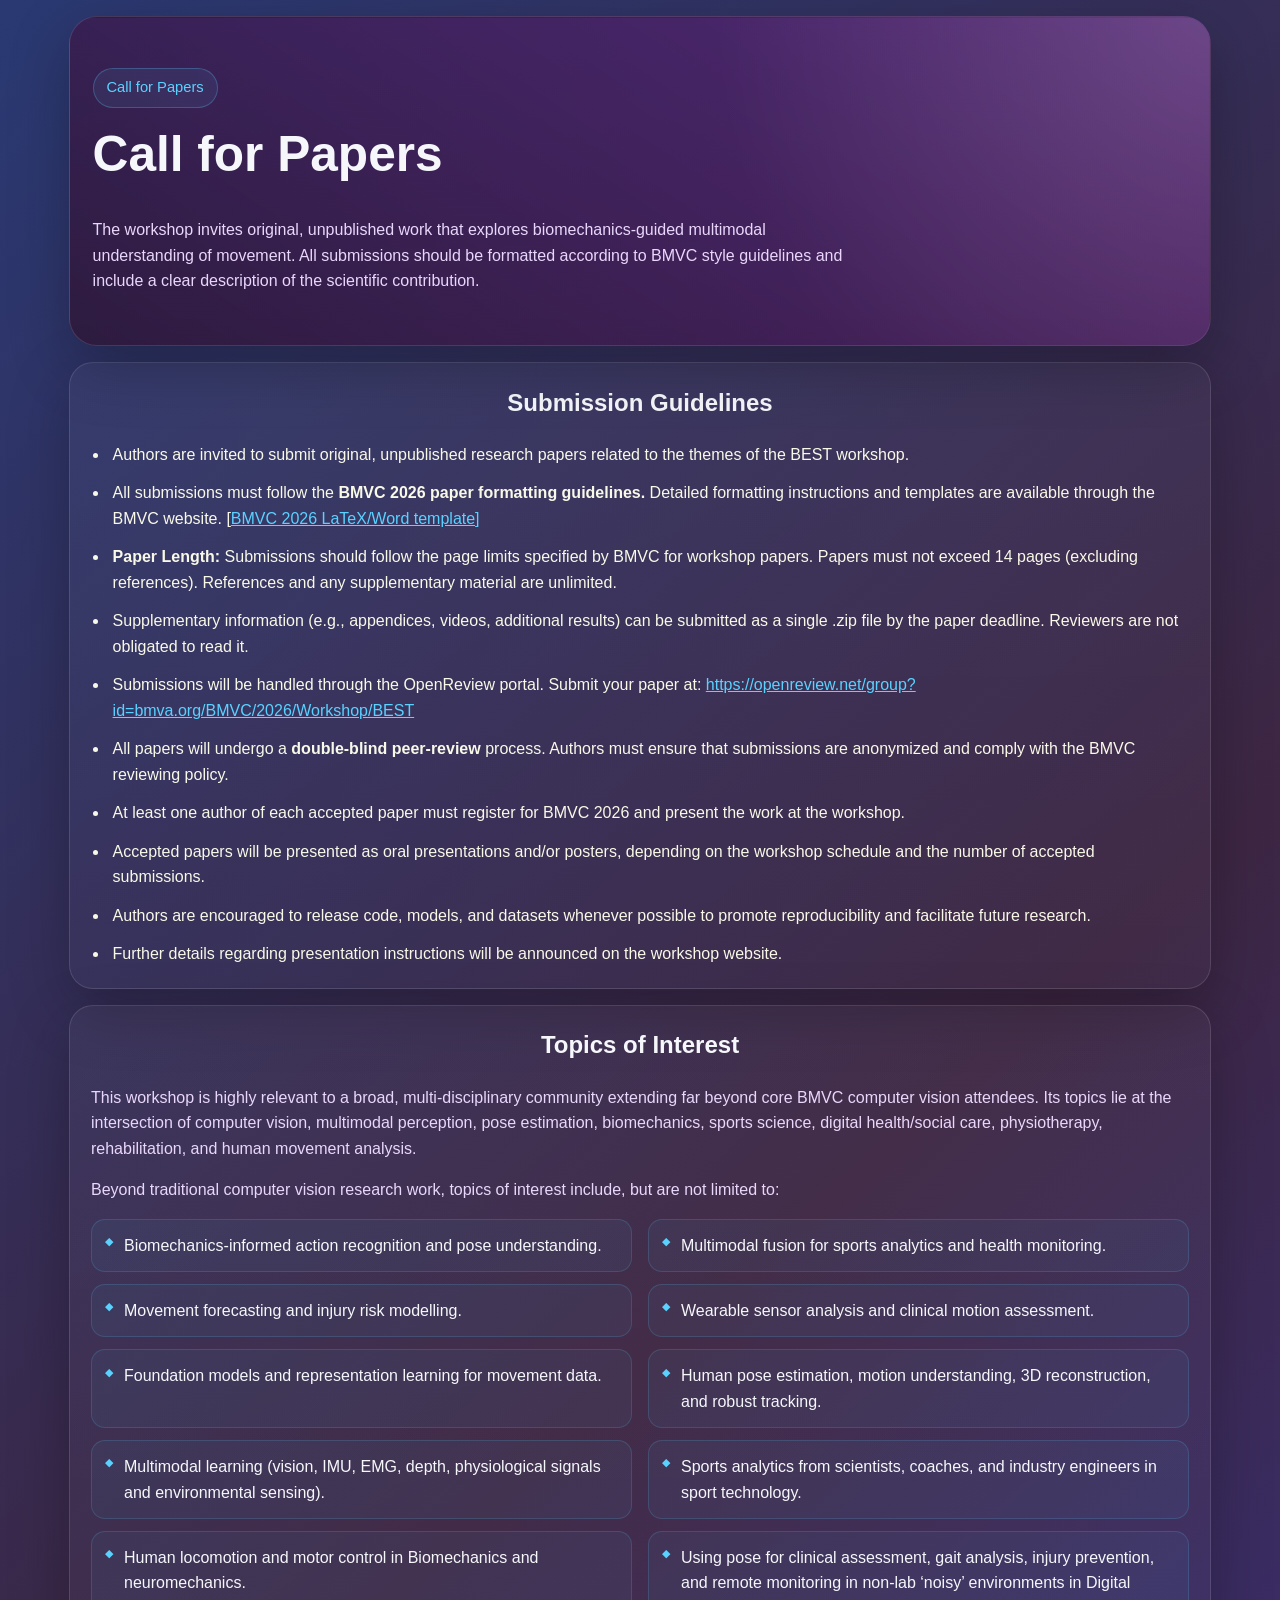
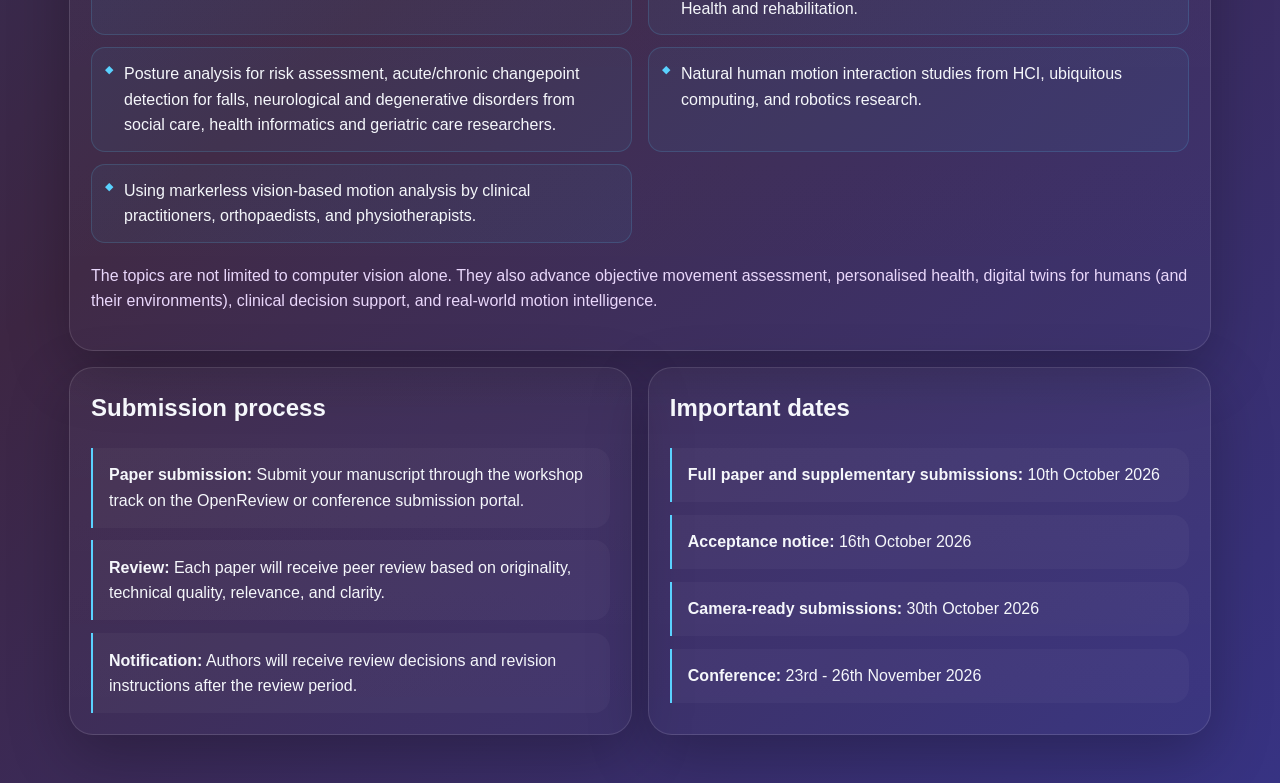
==== call-for-papers.html @ c9f3e5d2 "Updated website for BMVC 2026-BEST workshop" ====
<!DOCTYPE html>
<html lang="en">
  <head>
    <meta charset="UTF-8" />
    <meta name="viewport" content="width=device-width, initial-scale=1.0" />
    <title>BEST Workshop | Call for Papers</title>
    <meta name="description" content="Submission guidelines, formatting instructions, deadlines, and links for the BEST workshop." />
    <link rel="icon" href="favicon.svg" type="image/svg+xml" />
    <link rel="stylesheet" href="styles.css" />
    <script src="layout.js"></script>
  </head>
  <body>
    <div id="header"></div>

    <main>
      <section class="hero" id="hero">
        <span class="badge">Call for Papers</span>
        <h1 class="page-title">Call for Papers</h1>
        <p class="section-copy">The workshop invites original, unpublished work that explores biomechanics-guided multimodal understanding of movement. All submissions should be formatted according to BMVC style guidelines and include a clear description of the scientific contribution.</p>
      </section>

      <section class="section submission-guidelines">
        <article class="panel">
          <h2>Submission Guidelines</h2>
          <ul class="list guidelines-list">
            <li>Authors are invited to submit original, unpublished research papers related to the themes of the BEST workshop.</li>
            <li>All submissions must follow the <strong>BMVC 2026 paper formatting guidelines.</strong> Detailed formatting instructions and templates are available through the BMVC website. [<a href="https://github.com/lwpyh/BMVCTemplate2026">BMVC 2026 LaTeX/Word template]</a></li>
            <li><strong>Paper Length:</strong> Submissions should follow the page limits specified by BMVC for workshop papers. Papers must not exceed 14 pages (excluding references). References and any supplementary material are unlimited.</li>
            <li>Supplementary information (e.g., appendices, videos, additional results) can be submitted as a single .zip file by the paper deadline. Reviewers are not obligated to read it.</li>
            <li>Submissions will be handled through the OpenReview portal. Submit your paper at: <a href="https://openreview.net/group?id=bmva.org/BMVC/2026/Workshop/BEST">https://openreview.net/group?id=bmva.org/BMVC/2026/Workshop/BEST</a></li>
            <li>All papers will undergo a <strong>double-blind peer-review</strong> process. Authors must ensure that submissions are anonymized and comply with the BMVC reviewing policy.</li>
            <li>At least one author of each accepted paper must register for BMVC 2026 and present the work at the workshop.</li>
            <li>Accepted papers will be presented as oral presentations and/or posters, depending on the workshop schedule and the number of accepted submissions.</li>
            <li>Authors are encouraged to release code, models, and datasets whenever possible to promote reproducibility and facilitate future research.</li>
            <li>Further details regarding presentation instructions will be announced on the workshop website.</li>
          </ul>
        </article>
      </section>

      <section class="section topics-interest">
        <article class="panel">
          <h2>Topics of Interest</h2>
          <p class="section-copy">This workshop is highly relevant to a broad, multi-disciplinary community extending far beyond core BMVC computer vision attendees. Its topics lie at the intersection of computer vision, multimodal perception, pose estimation, biomechanics, sports science, digital health/social care, physiotherapy, rehabilitation, and human movement analysis.</p>
          <p class="section-copy">Beyond traditional computer vision research work, topics of interest include, but are not limited to:</p>
          <ul class="topics-list">
            <li>Biomechanics-informed action recognition and pose understanding.</li>
            <li>Multimodal fusion for sports analytics and health monitoring.</li>
            <li>Movement forecasting and injury risk modelling.</li>
            <li>Wearable sensor analysis and clinical motion assessment.</li>
            <li>Foundation models and representation learning for movement data.</li>
            <li>Human pose estimation, motion understanding, 3D reconstruction, and robust tracking.</li>
            <li>Multimodal learning (vision, IMU, EMG, depth, physiological signals and environmental sensing).</li>
            <li>Sports analytics from scientists, coaches, and industry engineers in sport technology.</li>
            <li>Human locomotion and motor control in Biomechanics and neuromechanics.</li>
            <li>Using pose for clinical assessment, gait analysis, injury prevention, and remote monitoring in non-lab ‘noisy’ environments in Digital Health and rehabilitation.</li>
            <li>Posture analysis for risk assessment, acute/chronic changepoint detection for falls, neurological and degenerative disorders from social care, health informatics and geriatric care researchers.</li>
            <li>Natural human motion interaction studies from HCI, ubiquitous computing, and robotics research.</li>
            <li>Using markerless vision-based motion analysis by clinical practitioners, orthopaedists, and physiotherapists.</li>
          </ul>
          <p class="section-copy">The topics are not limited to computer vision alone. They also advance objective movement assessment, personalised health, digital twins for humans (and their environments), clinical decision support, and real-world motion intelligence.</p>
        </article>
      </section>

      <section class="section grid-2">
        <article class="panel">
          <h2>Submission process</h2>
          <div class="timeline">
            <div class="timeline-item"><strong>Paper submission:</strong> Submit your manuscript through the workshop track on the OpenReview or conference submission portal.</div>
            <div class="timeline-item"><strong>Review:</strong> Each paper will receive peer review based on originality, technical quality, relevance, and clarity.</div>
            <div class="timeline-item"><strong>Notification:</strong> Authors will receive review decisions and revision instructions after the review period.</div>
          </div>
        </article>
        <article class="panel">
          <h2>Important dates</h2>
          <div class="timeline">
            <div class="timeline-item"><strong>Full paper and supplementary submissions:</strong> 10th October 2026</div>
            <div class="timeline-item"><strong>Acceptance notice:</strong> 16th October 2026</div>
            <div class="timeline-item"><strong>Camera-ready submissions:</strong> 30th October 2026</div>
            <div class="timeline-item"><strong>Conference:</strong> 23rd - 26th November 2026</div>
          </div>
        </article>
      </section>
    </main>

    <div id="footer"></div>

    <div class="search-overlay hidden" id="searchOverlay">
      <div class="search-panel" role="dialog" aria-label="Website search">
        <form class="search-form" id="searchForm">
          <input id="searchInput" type="search" placeholder="Search the workshop website" />
          <button class="search-submit" type="submit">Search</button>
        </form>
        <div class="search-results" id="searchResults"></div>
      </div>
    </div>

    <script src="script.js"></script>
  </body>
</html>
---- styles.css ----
:root {
  --bg: #07111f;
  --surface: #0f1c2f;
  --surface-2: #15263d;
  --text: #f5f7fb;
  --muted: #8fa2bf;
  --accent: #5ad2ff;
  --accent-2: #8b5cf6;
  --success: #2ec4b6;
  --border: rgba(255,255,255,0.12);
  --shadow: 0 20px 60px rgba(0,0,0,0.25);
}

* { box-sizing: border-box; }
body {
  margin: 0;
  font-family: "Segoe UI", Arial, sans-serif;
  background: linear-gradient(318deg, #373383, #3d2643 45%, #2a3973);
  color: var(--text);
  line-height: 1.6;
}
a { color: inherit; text-decoration: none; }
img { max-width: 100%; display: block; }

.site-header {
  position: sticky;
  top: 0;
  z-index: 1000;
  backdrop-filter: blur(18px);
  background: rgba(106, 44, 120, 0.58);
  border-bottom: 1px solid var(--border);
}
.navbar {
  max-width: 1180px;
  margin: 0 auto;
  padding: 0.95rem 1.2rem;
  display: flex;
  align-items: center;
  justify-content: space-between;
  gap: 1rem;
}
.brand {
  font-weight: 700;
  letter-spacing: 0.04em;
  text-transform: uppercase;
  font-size: 0.95rem;
}
.nav-links {
  display: flex;
  flex-wrap: wrap;
  gap: 0.35rem;
  align-items: center;
}
.nav-links a {
  padding: 0.6rem 0.85rem;
  border-radius: 999px;
  color: #ffffff;
  transition: 180ms ease;
}
.nav-links a:hover,
.nav-links a.active {
  background: rgba(154, 122, 211, 0.6);
  color: var(--text);
}
.search-toggle,
.search-submit {
  border: 0;
  color: var(--text);
  background: linear-gradient(122deg, #7b57a3, #2e4057);
  padding: 0.7rem 0.9rem;
  border-radius: 999px;
  cursor: pointer;
}
.search-toggle { padding: 0.65rem 0.8rem; font-size: 1.12rem; line-height: 1; }

main { max-width: 1180px; margin: 0 auto; padding: 0 1.2rem 3rem; }
.hero {
  padding: 3.2rem 1.4rem 2.2rem;
  margin-top: 1rem;
  display: grid;
  gap: 1.2rem;
  position: relative;
  overflow: hidden;
  border-radius: 28px;
  border: 1px solid var(--border);
  box-shadow: var(--shadow);
  background:
    linear-gradient(34deg, rgba(46, 21, 53, 0.8), rgba(120, 33, 149, 0.47)), url("images-best-bmvc/bg-banner.svg");
  background-size: cover;
  background-position: center;
}
.hero::after {
  content: "";
  position: absolute;
  inset: 0;
  background: radial-gradient(circle at top right, rgba(255,255,255,0.14), transparent 42%);
  pointer-events: none;
}
.hero > * {
  position: relative;
  z-index: 1;
}
.hero h1, .page-title {
  font-size: clamp(2rem, 4vw, 3.1rem);
  margin: 0;
  line-height: 1.1;
}
.hero p, .section-copy {
  color: #e9d7fb;
  max-width: 760px;
}

.badge {
  display: inline-block;
  width: fit-content;
  padding: 0.45rem 0.8rem;
  border: 1px solid rgba(90, 210, 255, 0.25);
  border-radius: 999px;
  color: var(--accent);
  background: rgba(90, 210, 255, 0.08);
  font-size: 0.92rem;
}
.hero-card,
.panel,
.card,
.table-card,
.speaker-card,
.organizer-card,
.sponsor-card {
  background: linear-gradient(180deg, rgba(255,255,255,0.04), rgba(255,255,255,0.02));
  border: 1px solid var(--border);
  box-shadow: var(--shadow);
  border-radius: 24px;
}

.organizer-card{ text-align: center;}

.organizer-card p{font-size: 0.8rem;}

.hero-card { padding: 1.3rem; display: grid; gap: 1rem; }
.grid-2 { display: grid; gap: 1rem; grid-template-columns: repeat(2, minmax(0, 1fr)); }
.grid-3 { display: grid; gap: 1rem; grid-template-columns: repeat(3, minmax(0, 1fr)); }
.panel { padding: 1.3rem; }
.panel h2, .panel h3 { margin-top: 0; }
.list { padding-left: 1.1rem; color: #f9f9e8; }
.stats { display: grid; gap: 0.8rem; grid-template-columns: repeat(3, minmax(0, 1fr)); }
.stat { padding: 1rem; border-radius: 16px; background: rgba(255,255,255,0.03); }
.stat strong { display: block; font-size: 1.25rem; }
.section { padding-top: 1rem; }
.section { width: 100%; }
.section > *,
.hero,
.hero > * {
  min-width: 0;
  max-width: 100%;
}
.about-workshop h2 { text-align: center; }
.about-workshop .section-copy {
  max-width: none;
  margin-inline: auto;
  text-align: justify;
}
.submission-guidelines h2 { text-align: center; }
.guidelines-list {
  max-width: none;
  margin-bottom: 0;
}
.guidelines-list li {
  padding-left: 0.25rem;
  text-align: left;
  overflow-wrap: anywhere;
}
.guidelines-list li + li { margin-top: 0.8rem; }
.guidelines-list a {
  color: var(--accent);
  text-decoration: underline;
}
.topics-interest h2 { text-align: center; }
.topics-interest .section-copy {
  width: 100%;
  max-width: none;
  text-align: left;
}
.topics-list {
  display: grid;
  grid-template-columns: repeat(2, minmax(0, 1fr));
  gap: 0.75rem 1rem;
  margin: 1rem 0 1.25rem;
  padding: 0;
  list-style: none;
}
.topics-list li {
  position: relative;
  padding: 0.8rem 0.9rem 0.8rem 2rem;
  border: 1px solid rgba(90, 210, 255, 0.16);
  border-radius: 14px;
  background: rgba(90, 210, 255, 0.05);
  text-align: left;
  overflow-wrap: anywhere;
}
.topics-list li::before {
  content: "◆";
  position: absolute;
  top: 0.82rem;
  left: 0.8rem;
  color: var(--accent);
  font-size: 0.7rem;
}
.card { padding: 1.1rem; }
.card h3 { margin-top: 0; }
.timeline { display: grid; gap: 0.8rem; }
.timeline-item { padding: 0.9rem 1rem; border-left: 2px solid var(--accent); background: rgba(255,255,255,0.03); border-radius: 0 16px 16px 0; }
.table-card { padding: 1rem; overflow-x: auto; }
table { width: 100%; border-collapse: collapse; }
th, td { padding: 0.8rem; text-align: left; border-bottom: 1px solid var(--border); }
th { color: var(--accent); }
.speaker-card, .organizer-card, .sponsor-card { padding: 1rem; }
.organizer-grid {
  display: grid;
  gap: 1rem;
  grid-template-columns: repeat(5, minmax(0, 1fr));
}
.section-title {
  margin: 0 0 0.85rem;
  font-size: 1.15rem;
}
.sponsor-visual {
  display: grid;
  place-items: center;
  min-height: 92px;
  margin-bottom: 0.8rem;
  border-radius: 16px;
  border: 1px dashed rgba(255,255,255,0.2);
  background: rgba(255,255,255,0.05);
  color: var(--accent);
  font-weight: 700;
  letter-spacing: 0.08em;
  text-transform: uppercase;
  text-align: center;
  padding: 0.75rem;
}
.avatar {
  width: 54px; height: 54px; border-radius: 50%; display: grid; place-items: center; font-weight: 700;
  background: linear-gradient(135deg, var(--accent), var(--accent-2)); color: white; margin-bottom: 0.75rem;
}
footer {
  border-top: 1px solid var(--border);
  background: #3c135599;
  margin-top: 2rem;
}
.footer-inner {
  max-width: 1180px; margin: 0 auto; padding: 1.3rem 1.2rem 2rem; display: flex; justify-content: space-between; gap: 1rem; flex-wrap: wrap;
  color: #ffffff;
}
.search-overlay {
  position: fixed; inset: 0; background: rgba(3,8,16,0.8); backdrop-filter: blur(8px); z-index: 2000;
  display: grid; place-items: center; padding: 1rem;
}
.search-panel {
  width: min(720px, 100%); background: var(--surface); border: 1px solid var(--border); border-radius: 24px; padding: 1.2rem; box-shadow: var(--shadow);
}
.search-form { display: flex; gap: 0.6rem; margin-bottom: 0.8rem; }
.search-form input {
  flex: 1; border: 1px solid var(--border); background: rgba(255,255,255,0.05); color: var(--text); padding: 0.8rem 0.95rem; border-radius: 999px;
}
.search-results { display: grid; gap: 0.7rem; max-height: 56vh; overflow: auto; }
.result-item { padding: 0.9rem 1rem; border-radius: 16px; background: rgba(255,255,255,0.03); }
.result-item strong { display: block; margin-bottom: 0.2rem; }
.result-item small { color: var(--muted); }
.hidden { display: none !important; }
.people-pic {max-height: 125px;border-radius: 125px;}

.image-container {
    display: flex;
    justify-content: center; /* Horizontal center */
    align-items: center;     /* Vertical center */
}

.image-container img {
  max-height: 220px;
  border-radius: 125px;
}


@media (max-width: 1000px) {
  .organizer-grid { grid-template-columns: repeat(2, minmax(0, 1fr)); }
}

@media (max-width: 800px) {
  .grid-2, .grid-3, .stats, .topics-list { grid-template-columns: 1fr; }
  .navbar { flex-wrap: wrap; }
  .nav-links { justify-content: center; }
  .organizer-grid { grid-template-columns: 1fr; }
}

@media (max-width: 520px) {
  main { padding-inline: 0.75rem; }
  .hero { padding: 2rem 1rem 1.4rem; border-radius: 20px; }
  .hero h1, .page-title { font-size: clamp(1.7rem, 9vw, 2.25rem); }
  .panel, .card, .hero-card { padding: 1rem; border-radius: 18px; }
  .section-copy, .list { overflow-wrap: anywhere; }
}
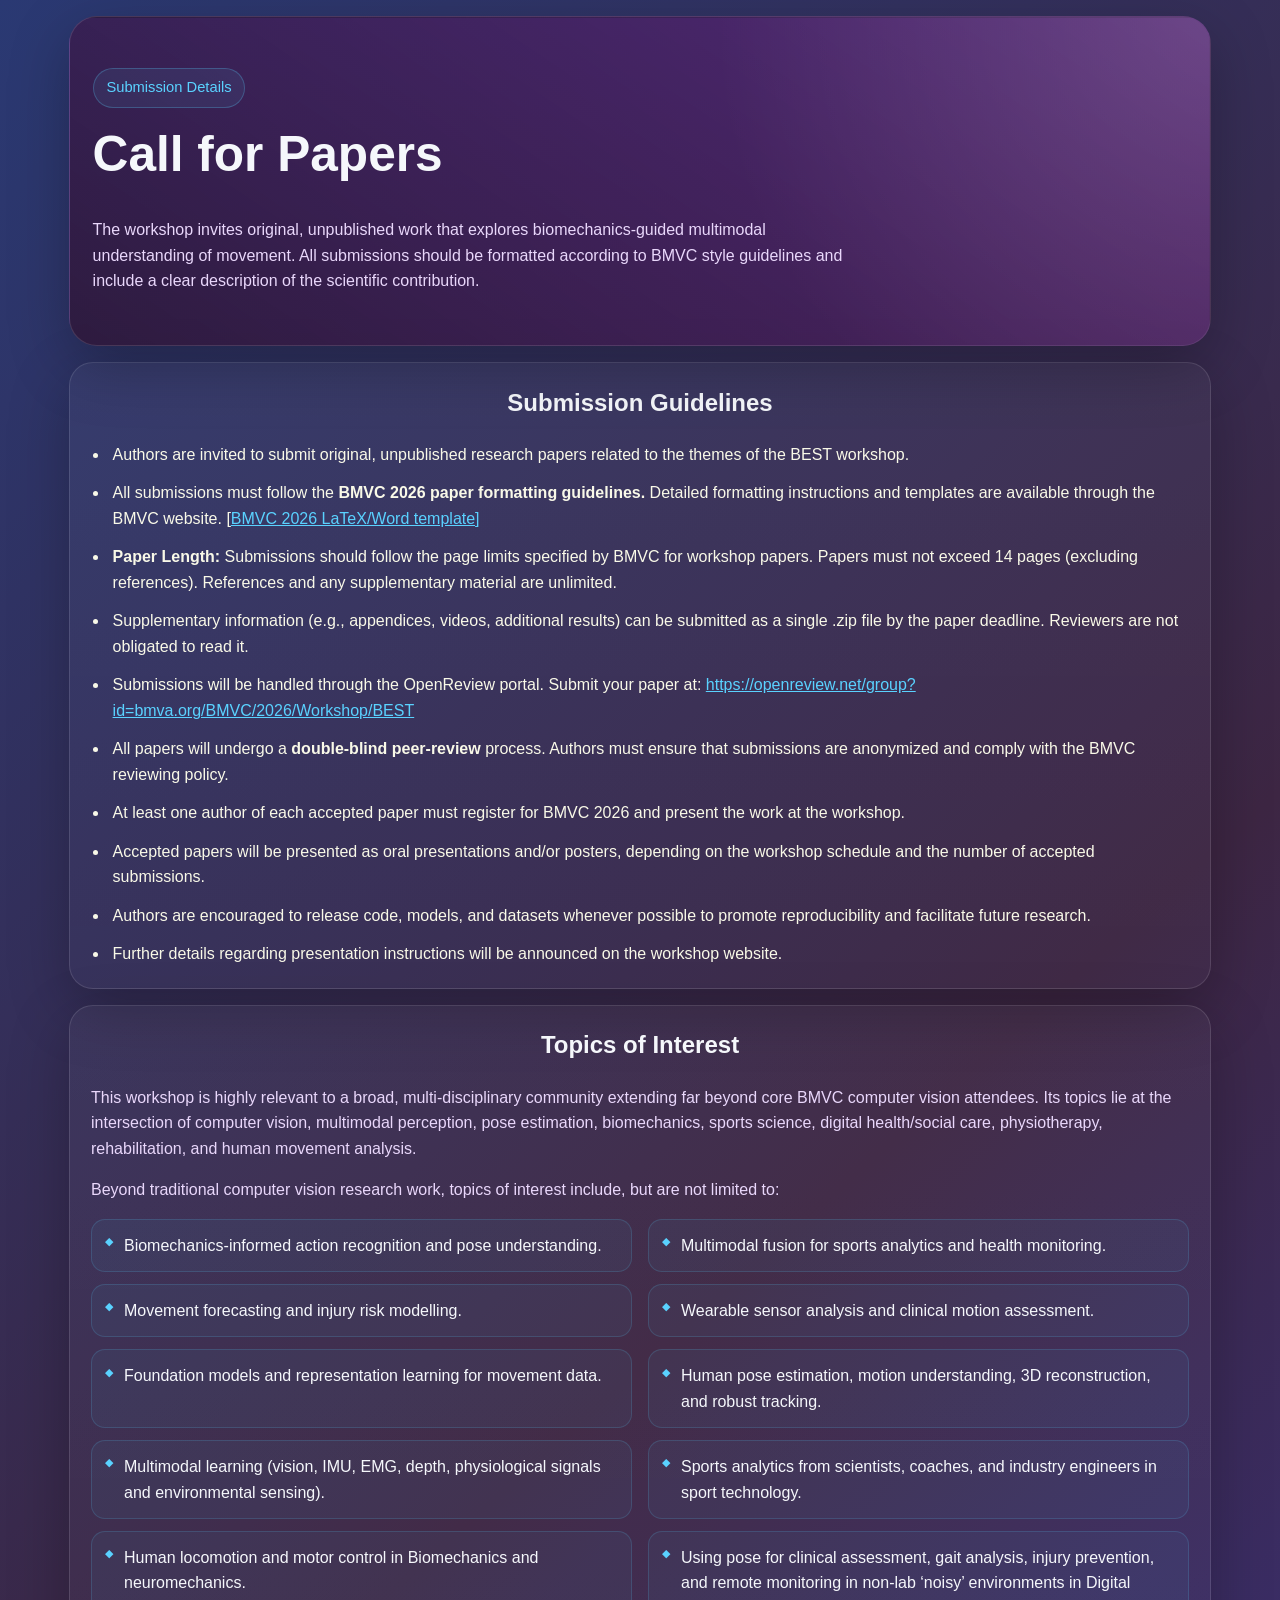
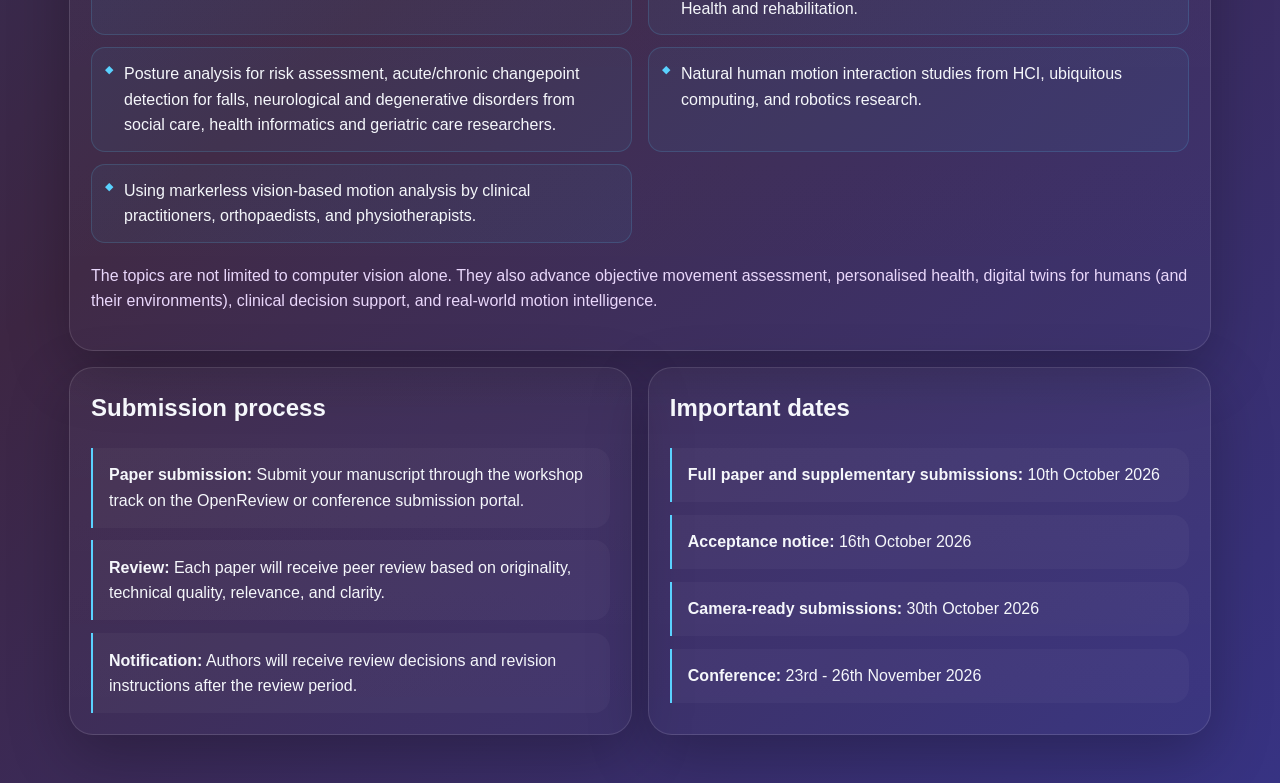
==== commit f72f6387: "Further updates on the call for papers page" ====
--- a/call-for-papers.html
+++ b/call-for-papers.html
@@ -14,7 +14,7 @@
 
     <main>
       <section class="hero" id="hero">
-        <span class="badge">Call for Papers</span>
+        <span class="badge">Submission Details</span>
         <h1 class="page-title">Call for Papers</h1>
         <p class="section-copy">The workshop invites original, unpublished work that explores biomechanics-guided multimodal understanding of movement. All submissions should be formatted according to BMVC style guidelines and include a clear description of the scientific contribution.</p>
       </section>
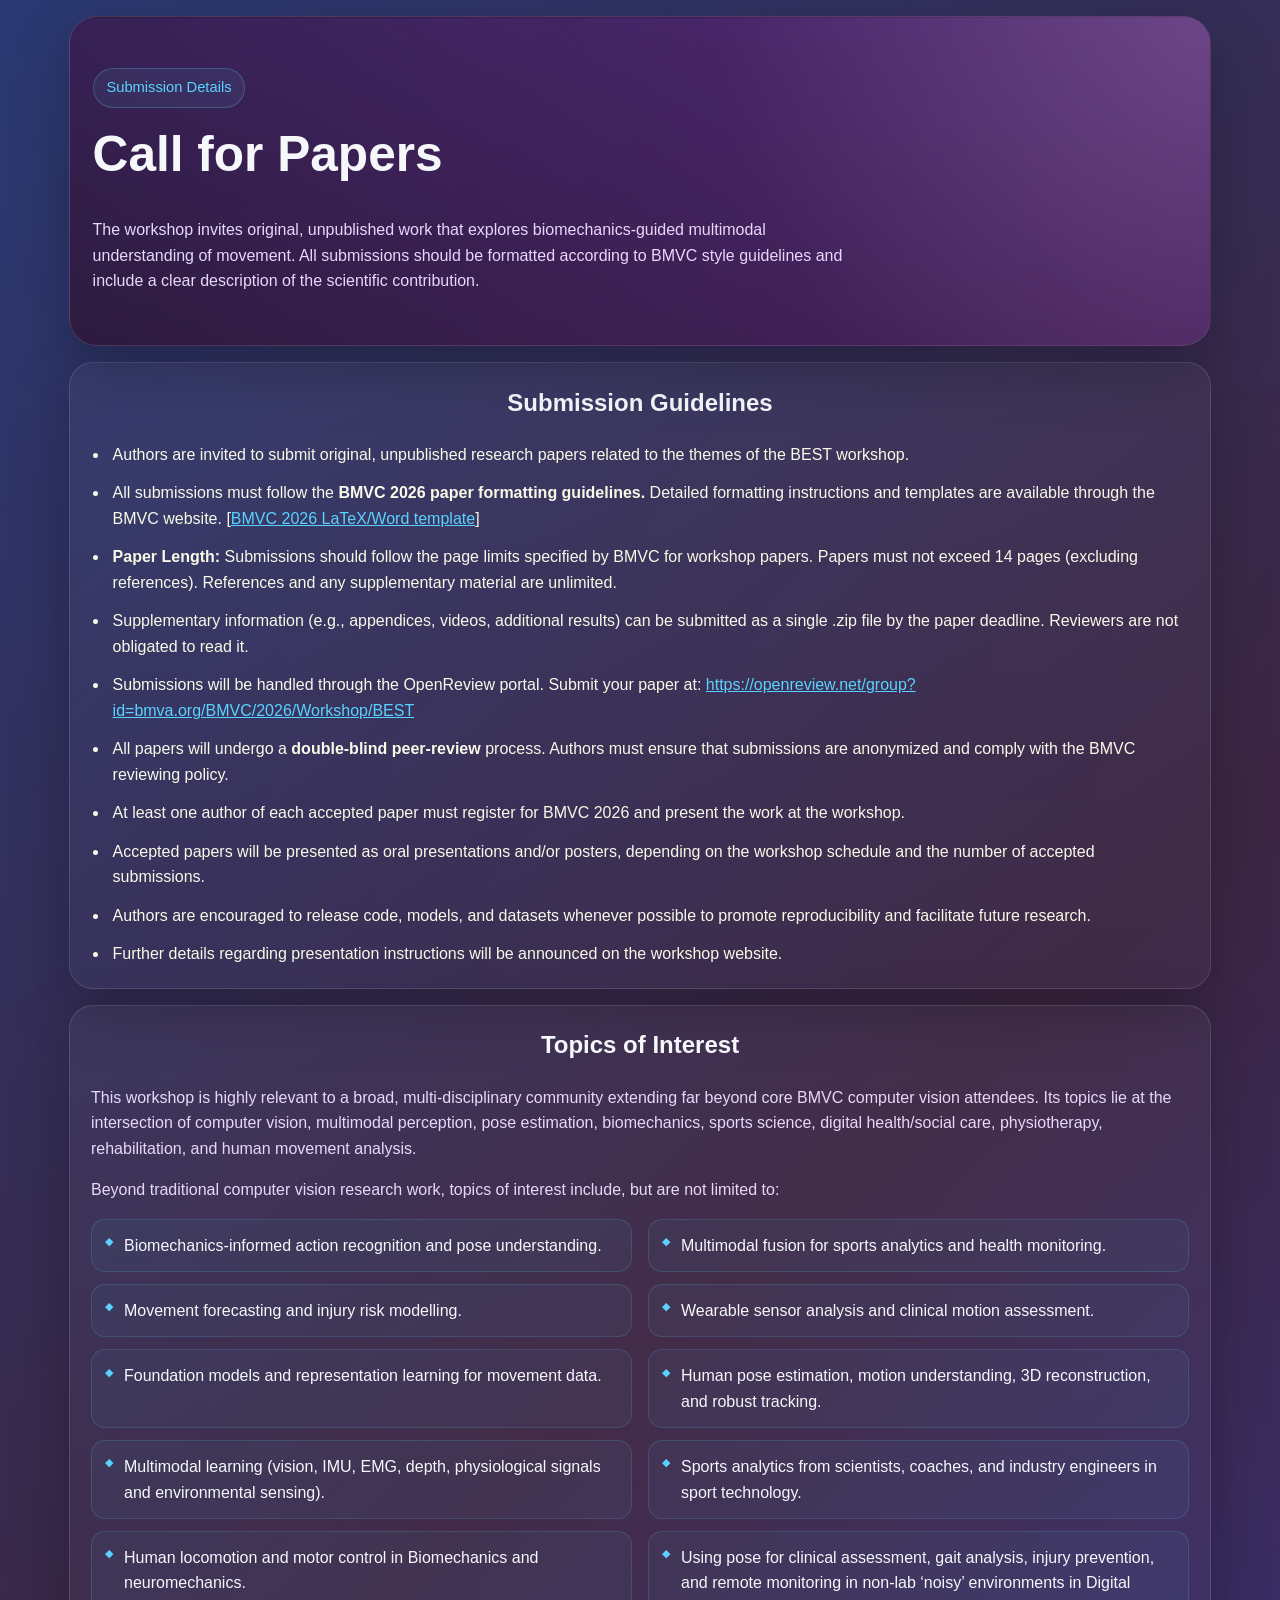
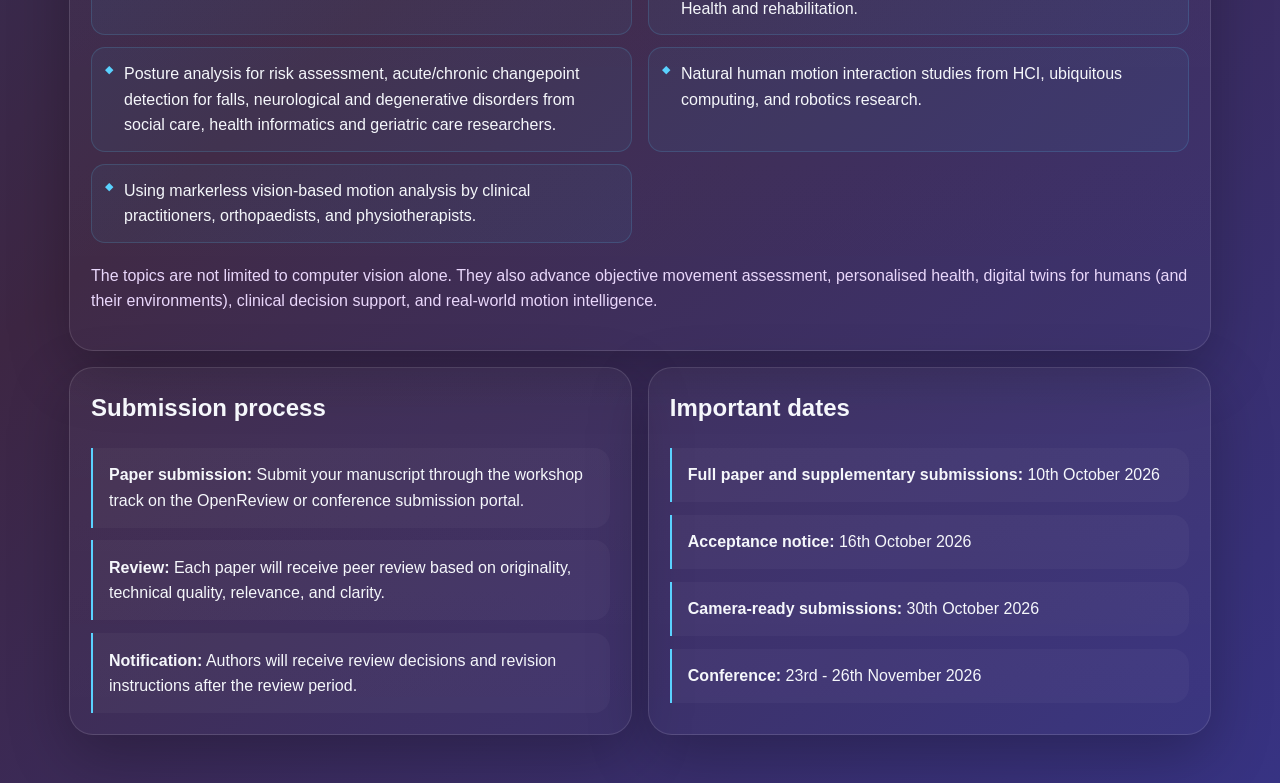
==== commit 863cf41e: "Added more information about organizers, changed photo of Liang." ====
--- a/call-for-papers.html
+++ b/call-for-papers.html
@@ -24,7 +24,7 @@
           <h2>Submission Guidelines</h2>
           <ul class="list guidelines-list">
             <li>Authors are invited to submit original, unpublished research papers related to the themes of the BEST workshop.</li>
-            <li>All submissions must follow the <strong>BMVC 2026 paper formatting guidelines.</strong> Detailed formatting instructions and templates are available through the BMVC website. [<a href="https://github.com/lwpyh/BMVCTemplate2026">BMVC 2026 LaTeX/Word template]</a></li>
+            <li>All submissions must follow the <strong>BMVC 2026 paper formatting guidelines.</strong> Detailed formatting instructions and templates are available through the BMVC website. [<a href="https://github.com/lwpyh/BMVCTemplate2026">BMVC 2026 LaTeX/Word template</a>]</li>
             <li><strong>Paper Length:</strong> Submissions should follow the page limits specified by BMVC for workshop papers. Papers must not exceed 14 pages (excluding references). References and any supplementary material are unlimited.</li>
             <li>Supplementary information (e.g., appendices, videos, additional results) can be submitted as a single .zip file by the paper deadline. Reviewers are not obligated to read it.</li>
             <li>Submissions will be handled through the OpenReview portal. Submit your paper at: <a href="https://openreview.net/group?id=bmva.org/BMVC/2026/Workshop/BEST">https://openreview.net/group?id=bmva.org/BMVC/2026/Workshop/BEST</a></li>
--- a/styles.css
+++ b/styles.css
@@ -220,25 +220,44 @@
   gap: 1rem;
   grid-template-columns: repeat(5, minmax(0, 1fr));
 }
-.section-title {
-  margin: 0 0 0.85rem;
-  font-size: 1.15rem;
-}
-.sponsor-visual {
-  display: grid;
-  place-items: center;
-  min-height: 92px;
-  margin-bottom: 0.8rem;
-  border-radius: 16px;
-  border: 1px dashed rgba(255,255,255,0.2);
-  background: rgba(255,255,255,0.05);
-  color: var(--accent);
-  font-weight: 700;
-  letter-spacing: 0.08em;
-  text-transform: uppercase;
-  text-align: center;
-  padding: 0.75rem;
-}
+.section-title {
+  margin: 0 0 0.85rem;
+  font-size: 1.15rem;
+}
+.sponsor-grid {
+  display: grid;
+  grid-template-columns: repeat(4, minmax(0, 1fr));
+  gap: 1rem;
+  align-items: stretch;
+}
+.sponsor-card {
+  display: flex;
+  flex-direction: column;
+  min-width: 0;
+  text-align: center;
+}
+.sponsor-card h3 {
+  margin: 0;
+  font-size: 1rem;
+  line-height: 1.35;
+}
+.sponsor-visual {
+  display: flex;
+  align-items: center;
+  justify-content: center;
+  height: 132px;
+  margin-bottom: 1rem;
+  border-radius: 16px;
+  border: 1px solid rgba(255,255,255,0.24);
+  background: rgba(255,255,255,0.94);
+  padding: 1.15rem;
+  overflow: hidden;
+}
+.sponsor-visual img {
+  width: 100%;
+  height: 100%;
+  object-fit: contain;
+}
 .avatar {
   width: 54px; height: 54px; border-radius: 50%; display: grid; place-items: center; font-weight: 700;
   background: linear-gradient(135deg, var(--accent), var(--accent-2)); color: white; margin-bottom: 0.75rem;
@@ -282,10 +301,11 @@
 }
 
 
-@media (max-width: 1000px) {
-  .organizer-grid { grid-template-columns: repeat(2, minmax(0, 1fr)); }
-}
-
+@media (max-width: 1000px) {
+  .organizer-grid { grid-template-columns: repeat(2, minmax(0, 1fr)); }
+  .sponsor-grid { grid-template-columns: repeat(2, minmax(0, 1fr)); }
+}
+
 @media (max-width: 800px) {
   .grid-2, .grid-3, .stats, .topics-list { grid-template-columns: 1fr; }
   .navbar { flex-wrap: wrap; }
@@ -293,10 +313,12 @@
   .organizer-grid { grid-template-columns: 1fr; }
 }
 
-@media (max-width: 520px) {
+@media (max-width: 520px) {
   main { padding-inline: 0.75rem; }
   .hero { padding: 2rem 1rem 1.4rem; border-radius: 20px; }
   .hero h1, .page-title { font-size: clamp(1.7rem, 9vw, 2.25rem); }
-  .panel, .card, .hero-card { padding: 1rem; border-radius: 18px; }
-  .section-copy, .list { overflow-wrap: anywhere; }
-}
+  .panel, .card, .hero-card { padding: 1rem; border-radius: 18px; }
+  .section-copy, .list { overflow-wrap: anywhere; }
+  .sponsor-grid { grid-template-columns: 1fr; }
+  .sponsor-visual { height: 150px; }
+}
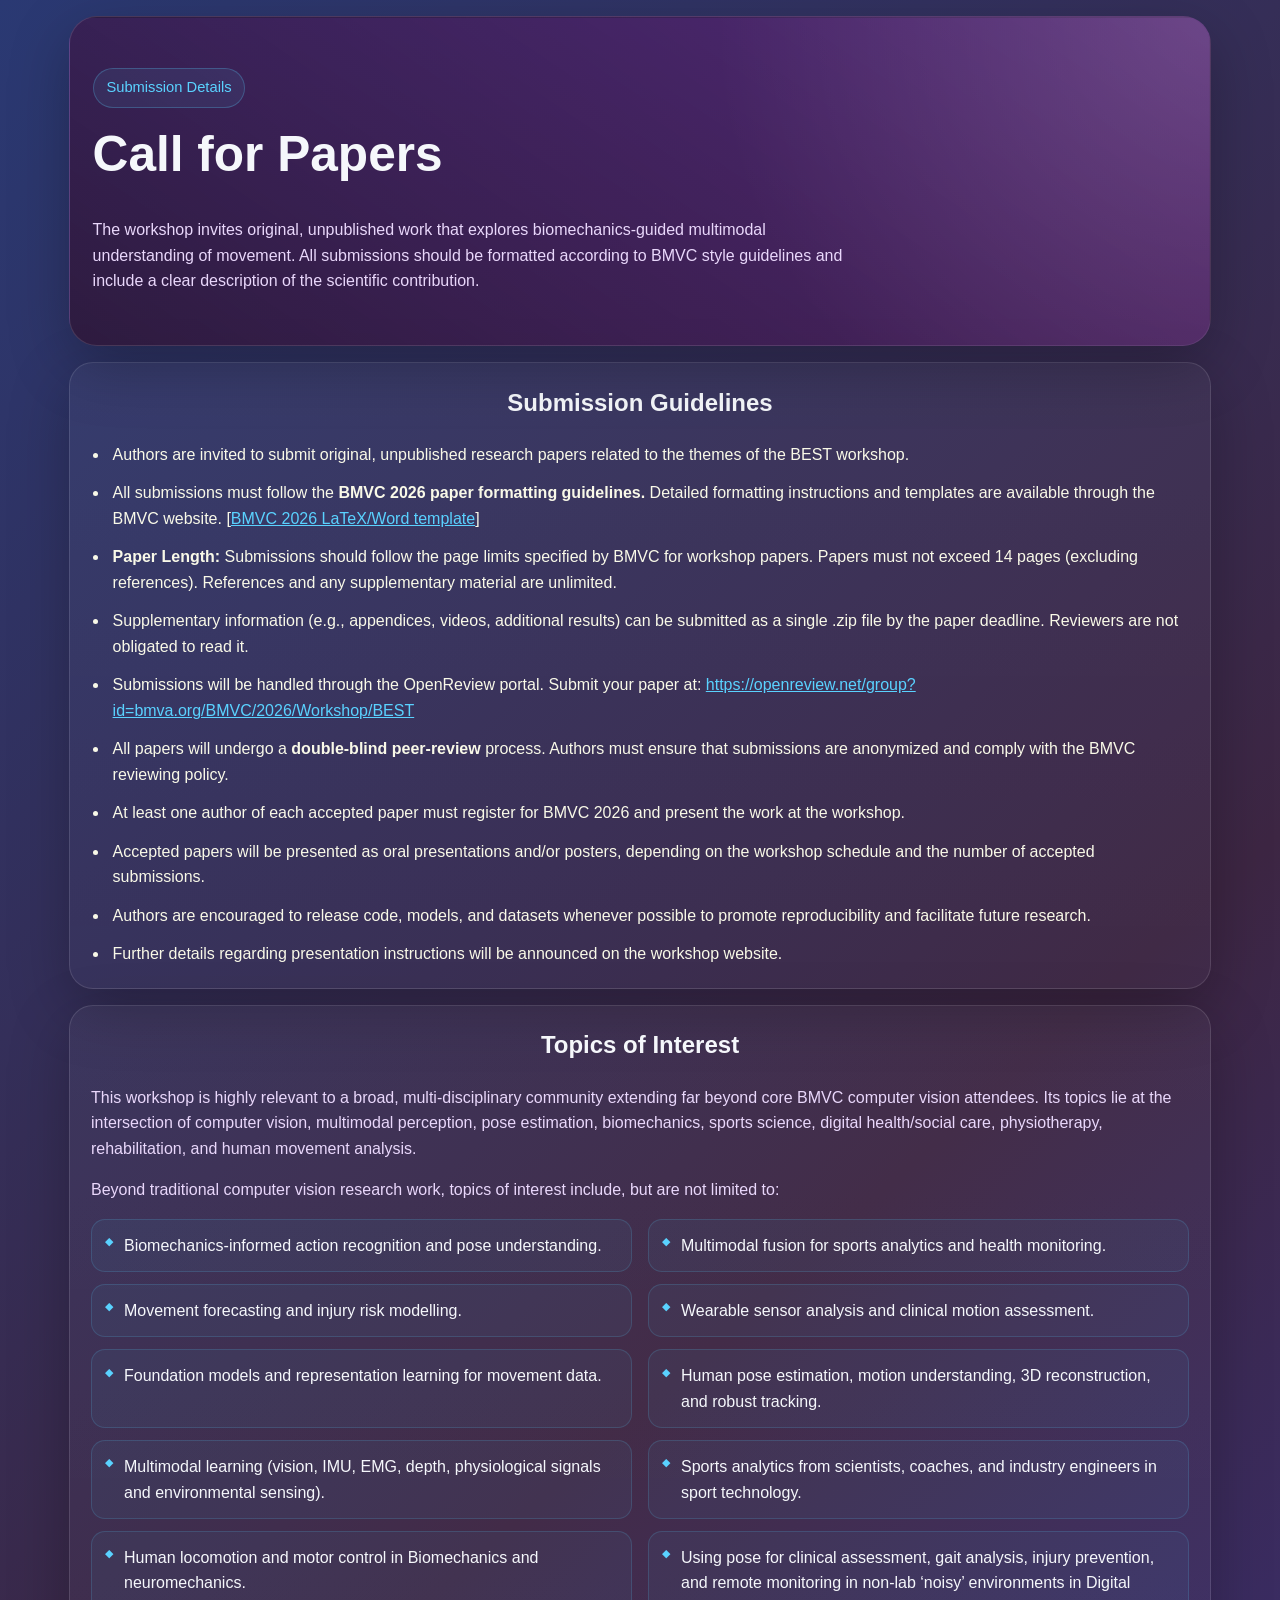
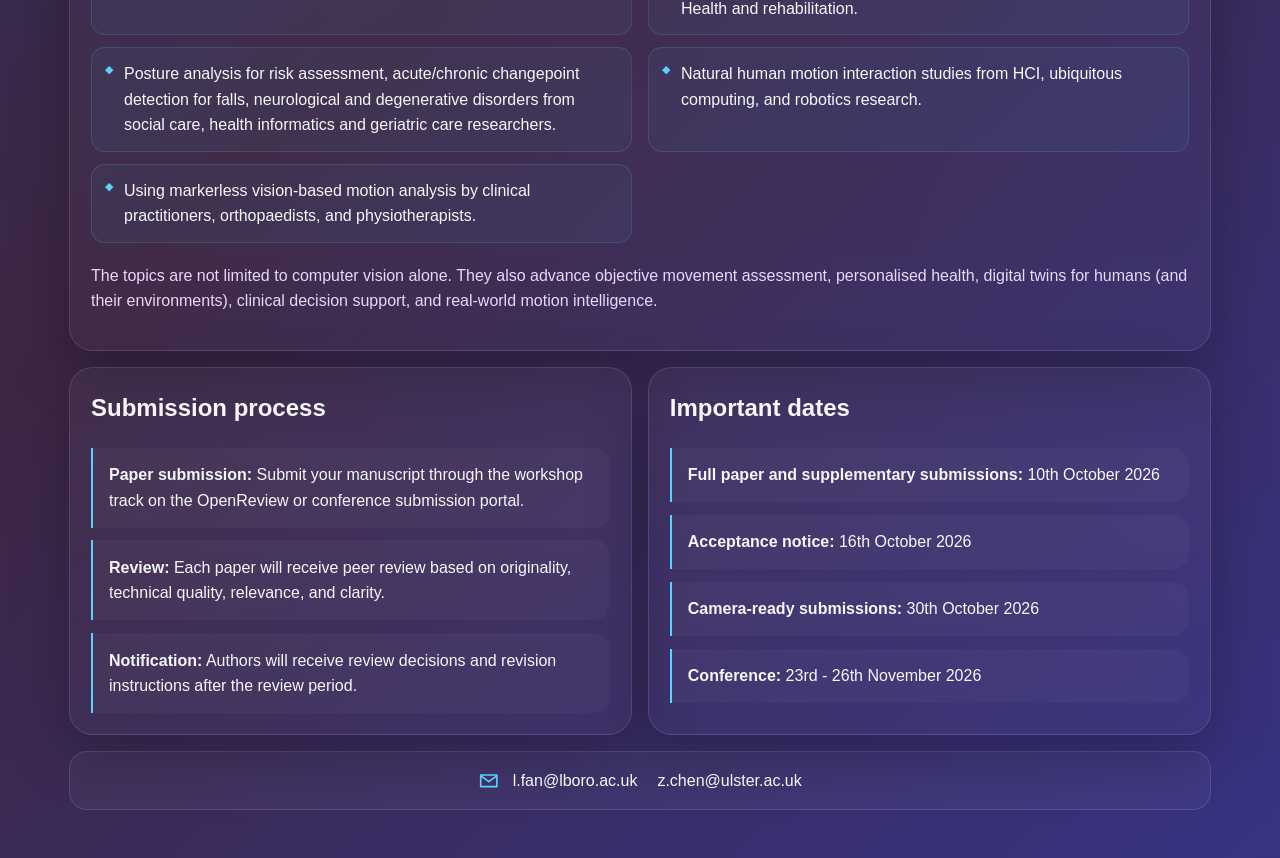
==== commit fd4ef2ae: "Added email addresses for contact information." ====
--- a/call-for-papers.html
+++ b/call-for-papers.html
@@ -80,6 +80,19 @@
           </div>
         </article>
       </section>
+
+      <section class="section contact-emails" aria-label="Contact email addresses">
+        <div class="contact-emails__icon" aria-hidden="true">
+          <svg viewBox="0 0 24 24" role="img">
+            <path d="M3 5.5h18v13H3z" />
+            <path d="m4 7 8 6 8-6" />
+          </svg>
+        </div>
+        <div class="contact-emails__links">
+          <a href="mailto:l.fan@lboro.ac.uk">l.fan@lboro.ac.uk</a>
+          <a href="mailto:z.chen@ulster.ac.uk">z.chen@ulster.ac.uk</a>
+        </div>
+      </section>
     </main>
 
     <div id="footer"></div>
--- a/styles.css
+++ b/styles.css
@@ -1,176 +1,176 @@
-:root {
-  --bg: #07111f;
-  --surface: #0f1c2f;
-  --surface-2: #15263d;
-  --text: #f5f7fb;
-  --muted: #8fa2bf;
-  --accent: #5ad2ff;
-  --accent-2: #8b5cf6;
-  --success: #2ec4b6;
-  --border: rgba(255,255,255,0.12);
-  --shadow: 0 20px 60px rgba(0,0,0,0.25);
-}
-
-* { box-sizing: border-box; }
-body {
-  margin: 0;
-  font-family: "Segoe UI", Arial, sans-serif;
-  background: linear-gradient(318deg, #373383, #3d2643 45%, #2a3973);
-  color: var(--text);
-  line-height: 1.6;
-}
-a { color: inherit; text-decoration: none; }
-img { max-width: 100%; display: block; }
-
-.site-header {
-  position: sticky;
-  top: 0;
-  z-index: 1000;
-  backdrop-filter: blur(18px);
-  background: rgba(106, 44, 120, 0.58);
-  border-bottom: 1px solid var(--border);
-}
-.navbar {
-  max-width: 1180px;
-  margin: 0 auto;
-  padding: 0.95rem 1.2rem;
-  display: flex;
-  align-items: center;
-  justify-content: space-between;
-  gap: 1rem;
-}
-.brand {
-  font-weight: 700;
-  letter-spacing: 0.04em;
-  text-transform: uppercase;
-  font-size: 0.95rem;
-}
-.nav-links {
-  display: flex;
-  flex-wrap: wrap;
-  gap: 0.35rem;
-  align-items: center;
-}
-.nav-links a {
-  padding: 0.6rem 0.85rem;
-  border-radius: 999px;
-  color: #ffffff;
-  transition: 180ms ease;
-}
-.nav-links a:hover,
-.nav-links a.active {
-  background: rgba(154, 122, 211, 0.6);
-  color: var(--text);
-}
-.search-toggle,
-.search-submit {
-  border: 0;
-  color: var(--text);
-  background: linear-gradient(122deg, #7b57a3, #2e4057);
-  padding: 0.7rem 0.9rem;
-  border-radius: 999px;
-  cursor: pointer;
-}
-.search-toggle { padding: 0.65rem 0.8rem; font-size: 1.12rem; line-height: 1; }
-
-main { max-width: 1180px; margin: 0 auto; padding: 0 1.2rem 3rem; }
-.hero {
-  padding: 3.2rem 1.4rem 2.2rem;
-  margin-top: 1rem;
-  display: grid;
-  gap: 1.2rem;
-  position: relative;
-  overflow: hidden;
-  border-radius: 28px;
-  border: 1px solid var(--border);
-  box-shadow: var(--shadow);
-  background:
-    linear-gradient(34deg, rgba(46, 21, 53, 0.8), rgba(120, 33, 149, 0.47)), url("images-best-bmvc/bg-banner.svg");
-  background-size: cover;
-  background-position: center;
-}
-.hero::after {
-  content: "";
-  position: absolute;
-  inset: 0;
-  background: radial-gradient(circle at top right, rgba(255,255,255,0.14), transparent 42%);
-  pointer-events: none;
-}
-.hero > * {
-  position: relative;
-  z-index: 1;
-}
-.hero h1, .page-title {
-  font-size: clamp(2rem, 4vw, 3.1rem);
-  margin: 0;
-  line-height: 1.1;
-}
-.hero p, .section-copy {
-  color: #e9d7fb;
-  max-width: 760px;
-}
-
-.badge {
-  display: inline-block;
-  width: fit-content;
-  padding: 0.45rem 0.8rem;
-  border: 1px solid rgba(90, 210, 255, 0.25);
-  border-radius: 999px;
-  color: var(--accent);
-  background: rgba(90, 210, 255, 0.08);
-  font-size: 0.92rem;
-}
-.hero-card,
-.panel,
-.card,
-.table-card,
-.speaker-card,
-.organizer-card,
-.sponsor-card {
-  background: linear-gradient(180deg, rgba(255,255,255,0.04), rgba(255,255,255,0.02));
-  border: 1px solid var(--border);
-  box-shadow: var(--shadow);
-  border-radius: 24px;
-}
-
-.organizer-card{ text-align: center;}
-
-.organizer-card p{font-size: 0.8rem;}
-
-.hero-card { padding: 1.3rem; display: grid; gap: 1rem; }
-.grid-2 { display: grid; gap: 1rem; grid-template-columns: repeat(2, minmax(0, 1fr)); }
-.grid-3 { display: grid; gap: 1rem; grid-template-columns: repeat(3, minmax(0, 1fr)); }
-.panel { padding: 1.3rem; }
-.panel h2, .panel h3 { margin-top: 0; }
-.list { padding-left: 1.1rem; color: #f9f9e8; }
-.stats { display: grid; gap: 0.8rem; grid-template-columns: repeat(3, minmax(0, 1fr)); }
-.stat { padding: 1rem; border-radius: 16px; background: rgba(255,255,255,0.03); }
-.stat strong { display: block; font-size: 1.25rem; }
-.section { padding-top: 1rem; }
-.section { width: 100%; }
-.section > *,
-.hero,
-.hero > * {
-  min-width: 0;
-  max-width: 100%;
-}
-.about-workshop h2 { text-align: center; }
-.about-workshop .section-copy {
-  max-width: none;
-  margin-inline: auto;
-  text-align: justify;
-}
-.submission-guidelines h2 { text-align: center; }
-.guidelines-list {
-  max-width: none;
-  margin-bottom: 0;
-}
-.guidelines-list li {
-  padding-left: 0.25rem;
-  text-align: left;
-  overflow-wrap: anywhere;
-}
-.guidelines-list li + li { margin-top: 0.8rem; }
+:root {
+  --bg: #07111f;
+  --surface: #0f1c2f;
+  --surface-2: #15263d;
+  --text: #f5f7fb;
+  --muted: #8fa2bf;
+  --accent: #5ad2ff;
+  --accent-2: #8b5cf6;
+  --success: #2ec4b6;
+  --border: rgba(255,255,255,0.12);
+  --shadow: 0 20px 60px rgba(0,0,0,0.25);
+}
+
+* { box-sizing: border-box; }
+body {
+  margin: 0;
+  font-family: "Segoe UI", Arial, sans-serif;
+  background: linear-gradient(318deg, #373383, #3d2643 45%, #2a3973);
+  color: var(--text);
+  line-height: 1.6;
+}
+a { color: inherit; text-decoration: none; }
+img { max-width: 100%; display: block; }
+
+.site-header {
+  position: sticky;
+  top: 0;
+  z-index: 1000;
+  backdrop-filter: blur(18px);
+  background: rgba(106, 44, 120, 0.58);
+  border-bottom: 1px solid var(--border);
+}
+.navbar {
+  max-width: 1180px;
+  margin: 0 auto;
+  padding: 0.95rem 1.2rem;
+  display: flex;
+  align-items: center;
+  justify-content: space-between;
+  gap: 1rem;
+}
+.brand {
+  font-weight: 700;
+  letter-spacing: 0.04em;
+  text-transform: uppercase;
+  font-size: 0.95rem;
+}
+.nav-links {
+  display: flex;
+  flex-wrap: wrap;
+  gap: 0.35rem;
+  align-items: center;
+}
+.nav-links a {
+  padding: 0.6rem 0.85rem;
+  border-radius: 999px;
+  color: #ffffff;
+  transition: 180ms ease;
+}
+.nav-links a:hover,
+.nav-links a.active {
+  background: rgba(154, 122, 211, 0.6);
+  color: var(--text);
+}
+.search-toggle,
+.search-submit {
+  border: 0;
+  color: var(--text);
+  background: linear-gradient(122deg, #7b57a3, #2e4057);
+  padding: 0.7rem 0.9rem;
+  border-radius: 999px;
+  cursor: pointer;
+}
+.search-toggle { padding: 0.65rem 0.8rem; font-size: 1.12rem; line-height: 1; }
+
+main { max-width: 1180px; margin: 0 auto; padding: 0 1.2rem 3rem; }
+.hero {
+  padding: 3.2rem 1.4rem 2.2rem;
+  margin-top: 1rem;
+  display: grid;
+  gap: 1.2rem;
+  position: relative;
+  overflow: hidden;
+  border-radius: 28px;
+  border: 1px solid var(--border);
+  box-shadow: var(--shadow);
+  background:
+    linear-gradient(34deg, rgba(46, 21, 53, 0.8), rgba(120, 33, 149, 0.47)), url("images-best-bmvc/bg-banner.svg");
+  background-size: cover;
+  background-position: center;
+}
+.hero::after {
+  content: "";
+  position: absolute;
+  inset: 0;
+  background: radial-gradient(circle at top right, rgba(255,255,255,0.14), transparent 42%);
+  pointer-events: none;
+}
+.hero > * {
+  position: relative;
+  z-index: 1;
+}
+.hero h1, .page-title {
+  font-size: clamp(2rem, 4vw, 3.1rem);
+  margin: 0;
+  line-height: 1.1;
+}
+.hero p, .section-copy {
+  color: #e9d7fb;
+  max-width: 760px;
+}
+
+.badge {
+  display: inline-block;
+  width: fit-content;
+  padding: 0.45rem 0.8rem;
+  border: 1px solid rgba(90, 210, 255, 0.25);
+  border-radius: 999px;
+  color: var(--accent);
+  background: rgba(90, 210, 255, 0.08);
+  font-size: 0.92rem;
+}
+.hero-card,
+.panel,
+.card,
+.table-card,
+.speaker-card,
+.organizer-card,
+.sponsor-card {
+  background: linear-gradient(180deg, rgba(255,255,255,0.04), rgba(255,255,255,0.02));
+  border: 1px solid var(--border);
+  box-shadow: var(--shadow);
+  border-radius: 24px;
+}
+
+.organizer-card{ text-align: center;}
+
+.organizer-card p{font-size: 0.8rem;}
+
+.hero-card { padding: 1.3rem; display: grid; gap: 1rem; }
+.grid-2 { display: grid; gap: 1rem; grid-template-columns: repeat(2, minmax(0, 1fr)); }
+.grid-3 { display: grid; gap: 1rem; grid-template-columns: repeat(3, minmax(0, 1fr)); }
+.panel { padding: 1.3rem; }
+.panel h2, .panel h3 { margin-top: 0; }
+.list { padding-left: 1.1rem; color: #f9f9e8; }
+.stats { display: grid; gap: 0.8rem; grid-template-columns: repeat(3, minmax(0, 1fr)); }
+.stat { padding: 1rem; border-radius: 16px; background: rgba(255,255,255,0.03); }
+.stat strong { display: block; font-size: 1.25rem; }
+.section { padding-top: 1rem; }
+.section { width: 100%; }
+.section > *,
+.hero,
+.hero > * {
+  min-width: 0;
+  max-width: 100%;
+}
+.about-workshop h2 { text-align: center; }
+.about-workshop .section-copy {
+  max-width: none;
+  margin-inline: auto;
+  text-align: justify;
+}
+.submission-guidelines h2 { text-align: center; }
+.guidelines-list {
+  max-width: none;
+  margin-bottom: 0;
+}
+.guidelines-list li {
+  padding-left: 0.25rem;
+  text-align: left;
+  overflow-wrap: anywhere;
+}
+.guidelines-list li + li { margin-top: 0.8rem; }
 .guidelines-list a {
   color: var(--accent);
   text-decoration: underline;
@@ -207,19 +207,19 @@
   font-size: 0.7rem;
 }
 .card { padding: 1.1rem; }
-.card h3 { margin-top: 0; }
-.timeline { display: grid; gap: 0.8rem; }
-.timeline-item { padding: 0.9rem 1rem; border-left: 2px solid var(--accent); background: rgba(255,255,255,0.03); border-radius: 0 16px 16px 0; }
-.table-card { padding: 1rem; overflow-x: auto; }
-table { width: 100%; border-collapse: collapse; }
-th, td { padding: 0.8rem; text-align: left; border-bottom: 1px solid var(--border); }
-th { color: var(--accent); }
-.speaker-card, .organizer-card, .sponsor-card { padding: 1rem; }
-.organizer-grid {
-  display: grid;
-  gap: 1rem;
-  grid-template-columns: repeat(5, minmax(0, 1fr));
-}
+.card h3 { margin-top: 0; }
+.timeline { display: grid; gap: 0.8rem; }
+.timeline-item { padding: 0.9rem 1rem; border-left: 2px solid var(--accent); background: rgba(255,255,255,0.03); border-radius: 0 16px 16px 0; }
+.table-card { padding: 1rem; overflow-x: auto; }
+table { width: 100%; border-collapse: collapse; }
+th, td { padding: 0.8rem; text-align: left; border-bottom: 1px solid var(--border); }
+th { color: var(--accent); }
+.speaker-card, .organizer-card, .sponsor-card { padding: 1rem; }
+.organizer-grid {
+  display: grid;
+  gap: 1rem;
+  grid-template-columns: repeat(5, minmax(0, 1fr));
+}
 .section-title {
   margin: 0 0 0.85rem;
   font-size: 1.15rem;
@@ -258,49 +258,88 @@
   height: 100%;
   object-fit: contain;
 }
-.avatar {
-  width: 54px; height: 54px; border-radius: 50%; display: grid; place-items: center; font-weight: 700;
-  background: linear-gradient(135deg, var(--accent), var(--accent-2)); color: white; margin-bottom: 0.75rem;
-}
-footer {
-  border-top: 1px solid var(--border);
-  background: #3c135599;
-  margin-top: 2rem;
-}
-.footer-inner {
-  max-width: 1180px; margin: 0 auto; padding: 1.3rem 1.2rem 2rem; display: flex; justify-content: space-between; gap: 1rem; flex-wrap: wrap;
-  color: #ffffff;
-}
-.search-overlay {
-  position: fixed; inset: 0; background: rgba(3,8,16,0.8); backdrop-filter: blur(8px); z-index: 2000;
-  display: grid; place-items: center; padding: 1rem;
-}
-.search-panel {
-  width: min(720px, 100%); background: var(--surface); border: 1px solid var(--border); border-radius: 24px; padding: 1.2rem; box-shadow: var(--shadow);
-}
-.search-form { display: flex; gap: 0.6rem; margin-bottom: 0.8rem; }
-.search-form input {
-  flex: 1; border: 1px solid var(--border); background: rgba(255,255,255,0.05); color: var(--text); padding: 0.8rem 0.95rem; border-radius: 999px;
-}
-.search-results { display: grid; gap: 0.7rem; max-height: 56vh; overflow: auto; }
-.result-item { padding: 0.9rem 1rem; border-radius: 16px; background: rgba(255,255,255,0.03); }
-.result-item strong { display: block; margin-bottom: 0.2rem; }
-.result-item small { color: var(--muted); }
-.hidden { display: none !important; }
-.people-pic {max-height: 125px;border-radius: 125px;}
-
-.image-container {
-    display: flex;
-    justify-content: center; /* Horizontal center */
-    align-items: center;     /* Vertical center */
-}
-
-.image-container img {
-  max-height: 220px;
-  border-radius: 125px;
-}
-
-
+.contact-emails {
+  display: flex;
+  align-items: center;
+  justify-content: center;
+  gap: 0.8rem;
+  margin-top: 1rem;
+  padding: 1rem 1.2rem;
+  border: 1px solid var(--border);
+  border-radius: 18px;
+  background: rgba(255,255,255,0.04);
+}
+.contact-emails__icon {
+  display: flex;
+  flex: 0 0 auto;
+  color: var(--accent);
+}
+.contact-emails__icon svg {
+  width: 1.35rem;
+  height: 1.35rem;
+  fill: none;
+  stroke: currentColor;
+  stroke-width: 1.8;
+  stroke-linecap: round;
+  stroke-linejoin: round;
+}
+.contact-emails__links {
+  display: flex;
+  flex-wrap: wrap;
+  justify-content: center;
+  gap: 0.25rem 1.25rem;
+}
+.contact-emails__links a {
+  color: var(--text);
+  overflow-wrap: anywhere;
+}
+.contact-emails__links a:hover {
+  color: var(--accent);
+  text-decoration: underline;
+}
+.avatar {
+  width: 54px; height: 54px; border-radius: 50%; display: grid; place-items: center; font-weight: 700;
+  background: linear-gradient(135deg, var(--accent), var(--accent-2)); color: white; margin-bottom: 0.75rem;
+}
+footer {
+  border-top: 1px solid var(--border);
+  background: #3c135599;
+  margin-top: 2rem;
+}
+.footer-inner {
+  max-width: 1180px; margin: 0 auto; padding: 1.3rem 1.2rem 2rem; display: flex; justify-content: space-between; gap: 1rem; flex-wrap: wrap;
+  color: #ffffff;
+}
+.search-overlay {
+  position: fixed; inset: 0; background: rgba(3,8,16,0.8); backdrop-filter: blur(8px); z-index: 2000;
+  display: grid; place-items: center; padding: 1rem;
+}
+.search-panel {
+  width: min(720px, 100%); background: var(--surface); border: 1px solid var(--border); border-radius: 24px; padding: 1.2rem; box-shadow: var(--shadow);
+}
+.search-form { display: flex; gap: 0.6rem; margin-bottom: 0.8rem; }
+.search-form input {
+  flex: 1; border: 1px solid var(--border); background: rgba(255,255,255,0.05); color: var(--text); padding: 0.8rem 0.95rem; border-radius: 999px;
+}
+.search-results { display: grid; gap: 0.7rem; max-height: 56vh; overflow: auto; }
+.result-item { padding: 0.9rem 1rem; border-radius: 16px; background: rgba(255,255,255,0.03); }
+.result-item strong { display: block; margin-bottom: 0.2rem; }
+.result-item small { color: var(--muted); }
+.hidden { display: none !important; }
+.people-pic {max-height: 125px;border-radius: 125px;}
+
+.image-container {
+    display: flex;
+    justify-content: center; /* Horizontal center */
+    align-items: center;     /* Vertical center */
+}
+
+.image-container img {
+  max-height: 220px;
+  border-radius: 125px;
+}
+
+
 @media (max-width: 1000px) {
   .organizer-grid { grid-template-columns: repeat(2, minmax(0, 1fr)); }
   .sponsor-grid { grid-template-columns: repeat(2, minmax(0, 1fr)); }
@@ -308,16 +347,18 @@
 
 @media (max-width: 800px) {
   .grid-2, .grid-3, .stats, .topics-list { grid-template-columns: 1fr; }
-  .navbar { flex-wrap: wrap; }
-  .nav-links { justify-content: center; }
-  .organizer-grid { grid-template-columns: 1fr; }
-}
-
+  .navbar { flex-wrap: wrap; }
+  .nav-links { justify-content: center; }
+  .organizer-grid { grid-template-columns: 1fr; }
+}
+
 @media (max-width: 520px) {
-  main { padding-inline: 0.75rem; }
-  .hero { padding: 2rem 1rem 1.4rem; border-radius: 20px; }
-  .hero h1, .page-title { font-size: clamp(1.7rem, 9vw, 2.25rem); }
+  main { padding-inline: 0.75rem; }
+  .hero { padding: 2rem 1rem 1.4rem; border-radius: 20px; }
+  .hero h1, .page-title { font-size: clamp(1.7rem, 9vw, 2.25rem); }
   .panel, .card, .hero-card { padding: 1rem; border-radius: 18px; }
+  .contact-emails { align-items: flex-start; }
+  .contact-emails__links { flex-direction: column; }
   .section-copy, .list { overflow-wrap: anywhere; }
   .sponsor-grid { grid-template-columns: 1fr; }
   .sponsor-visual { height: 150px; }
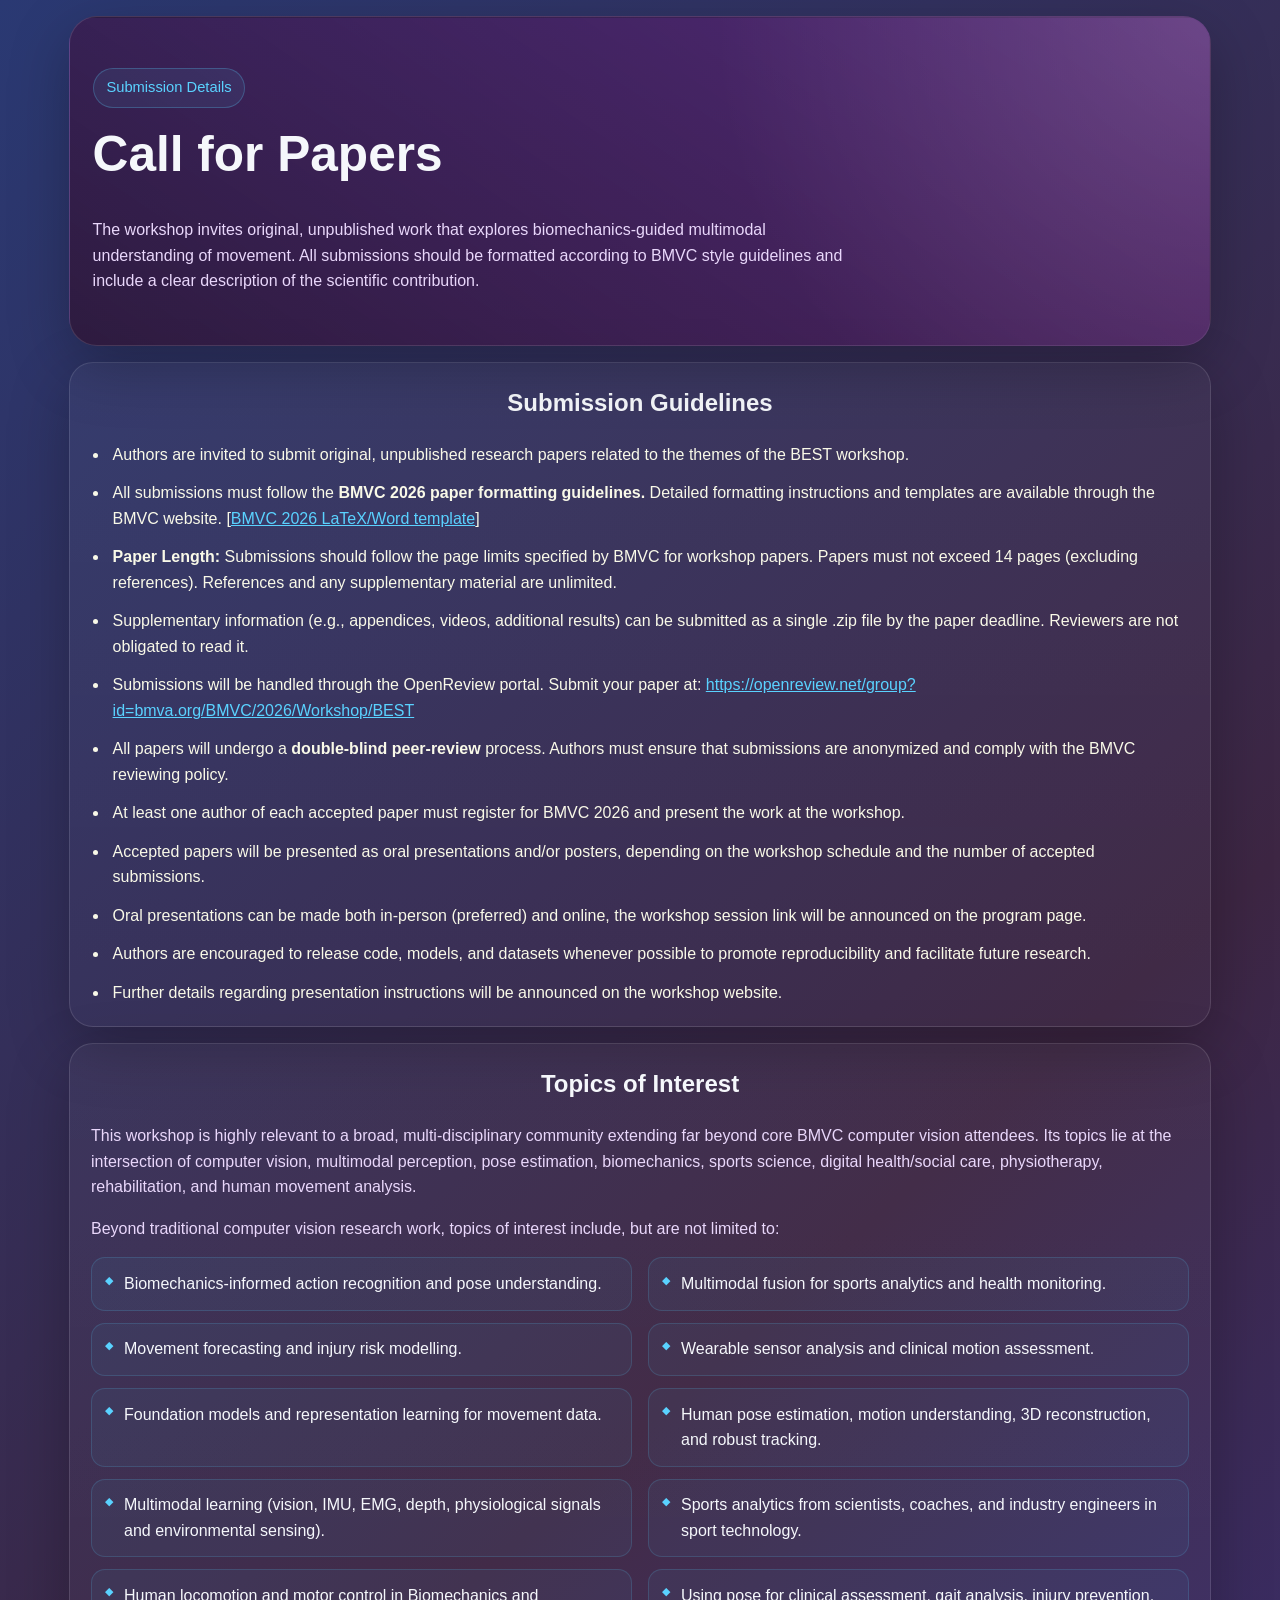
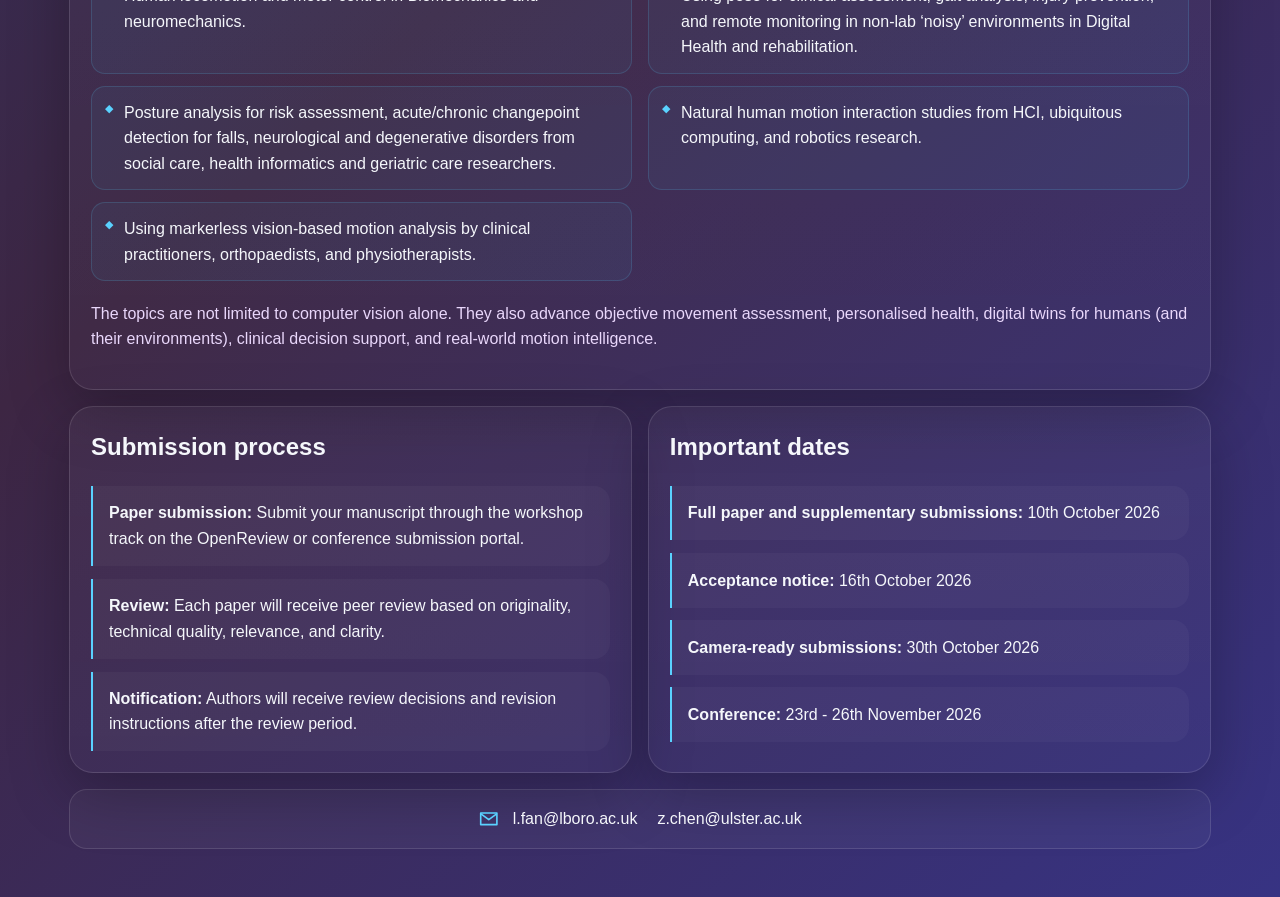
==== commit 9ce7e04f: "In-person and online availability updated;" ====
--- a/call-for-papers.html
+++ b/call-for-papers.html
@@ -31,6 +31,7 @@
             <li>All papers will undergo a <strong>double-blind peer-review</strong> process. Authors must ensure that submissions are anonymized and comply with the BMVC reviewing policy.</li>
             <li>At least one author of each accepted paper must register for BMVC 2026 and present the work at the workshop.</li>
             <li>Accepted papers will be presented as oral presentations and/or posters, depending on the workshop schedule and the number of accepted submissions.</li>
+            <li>Oral presentations can be made both in-person (preferred) and online, the workshop session link will be announced on the program page.</li>
             <li>Authors are encouraged to release code, models, and datasets whenever possible to promote reproducibility and facilitate future research.</li>
             <li>Further details regarding presentation instructions will be announced on the workshop website.</li>
           </ul>
--- a/styles.css
+++ b/styles.css
@@ -143,6 +143,31 @@
 .panel { padding: 1.3rem; }
 .panel h2, .panel h3 { margin-top: 0; }
 .list { padding-left: 1.1rem; color: #f9f9e8; }
+.committee-list {
+  margin: 0;
+  padding-left: clamp(0.15rem, 1vw, 0.5rem);
+  color: #f9f9e8;
+  list-style: none;
+  text-align: left;
+}
+.committee-list li {
+  position: relative;
+  padding-left: 1.4rem;
+  overflow-wrap: anywhere;
+}
+.committee-list li + li { margin-top: 0.55rem; }
+.committee-list li::before {
+  content: "";
+  position: absolute;
+  top: 0.8em;
+  left: 0;
+  width: 0.48rem;
+  height: 0.48rem;
+  border: 1.5px solid currentColor;
+  border-radius: 50%;
+  background: transparent;
+  transform: translateY(-50%);
+}
 .stats { display: grid; gap: 0.8rem; grid-template-columns: repeat(3, minmax(0, 1fr)); }
 .stat { padding: 1rem; border-radius: 16px; background: rgba(255,255,255,0.03); }
 .stat strong { display: block; font-size: 1.25rem; }
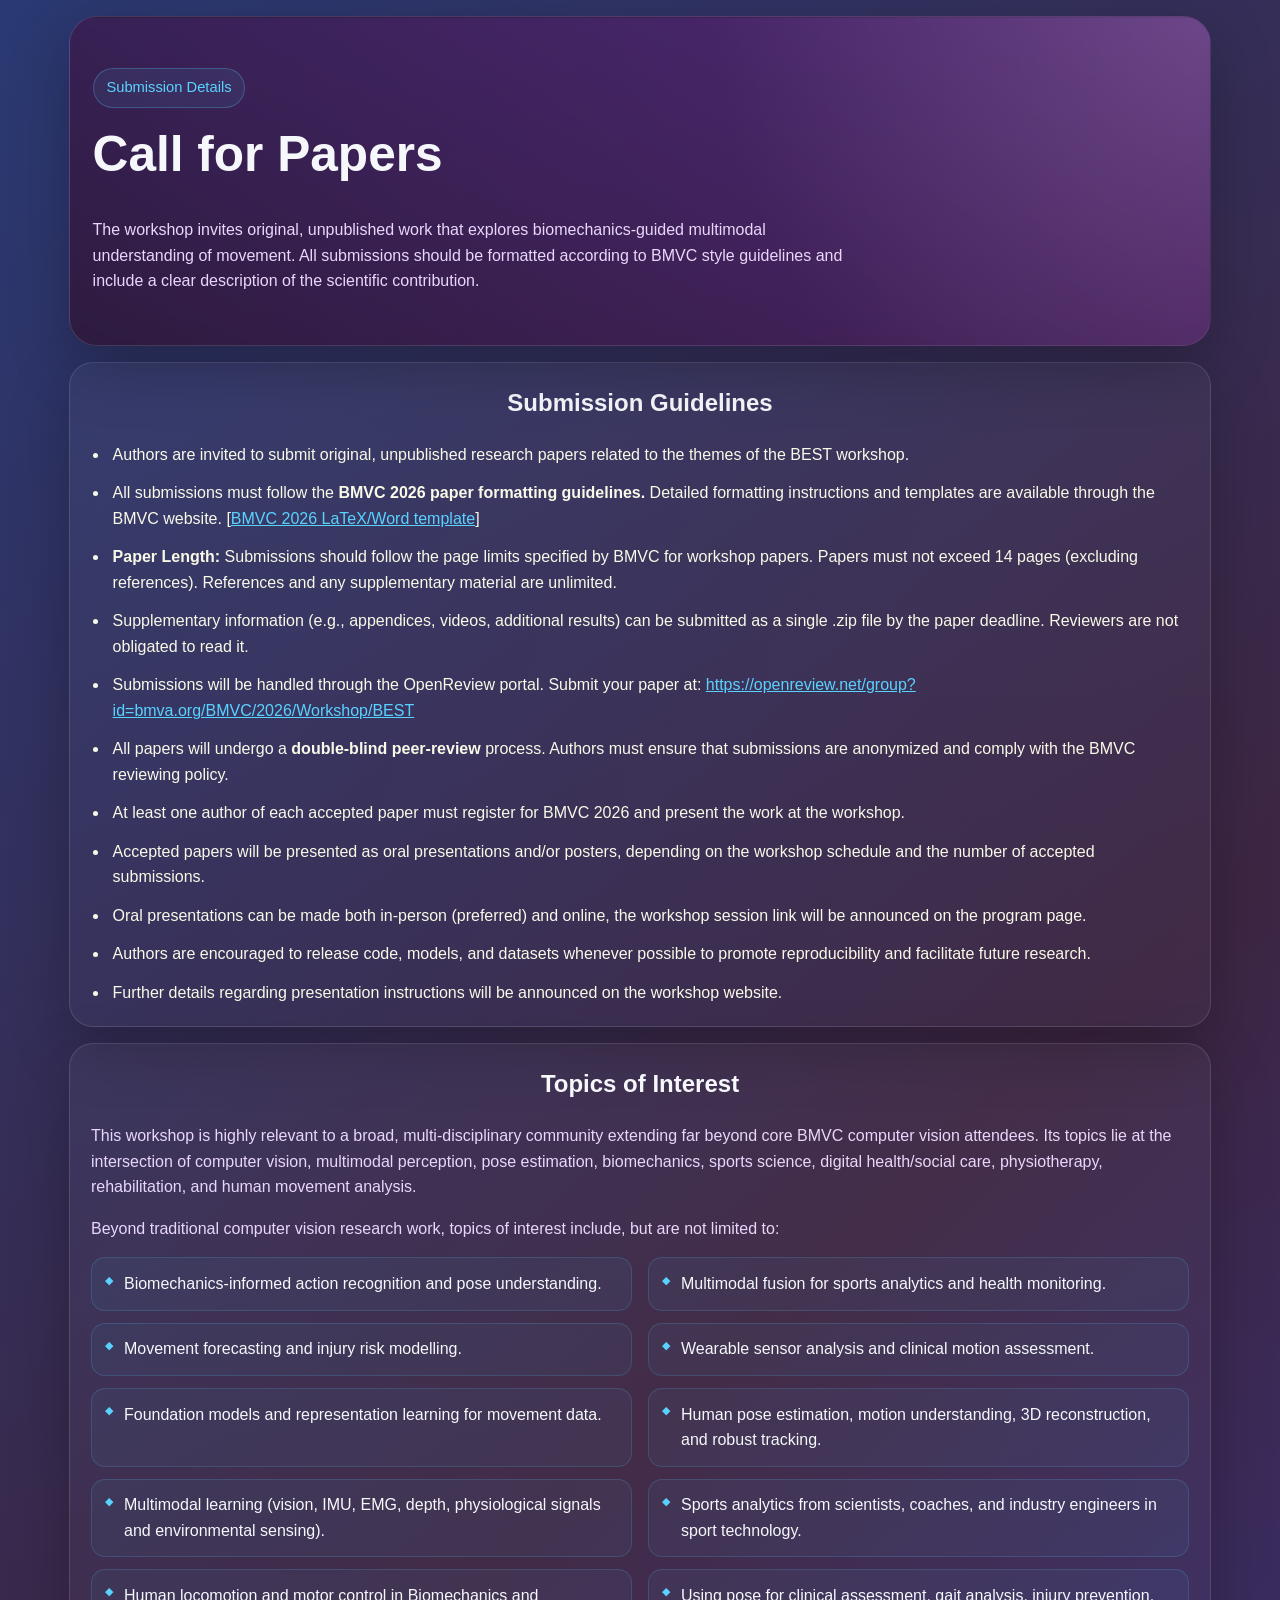
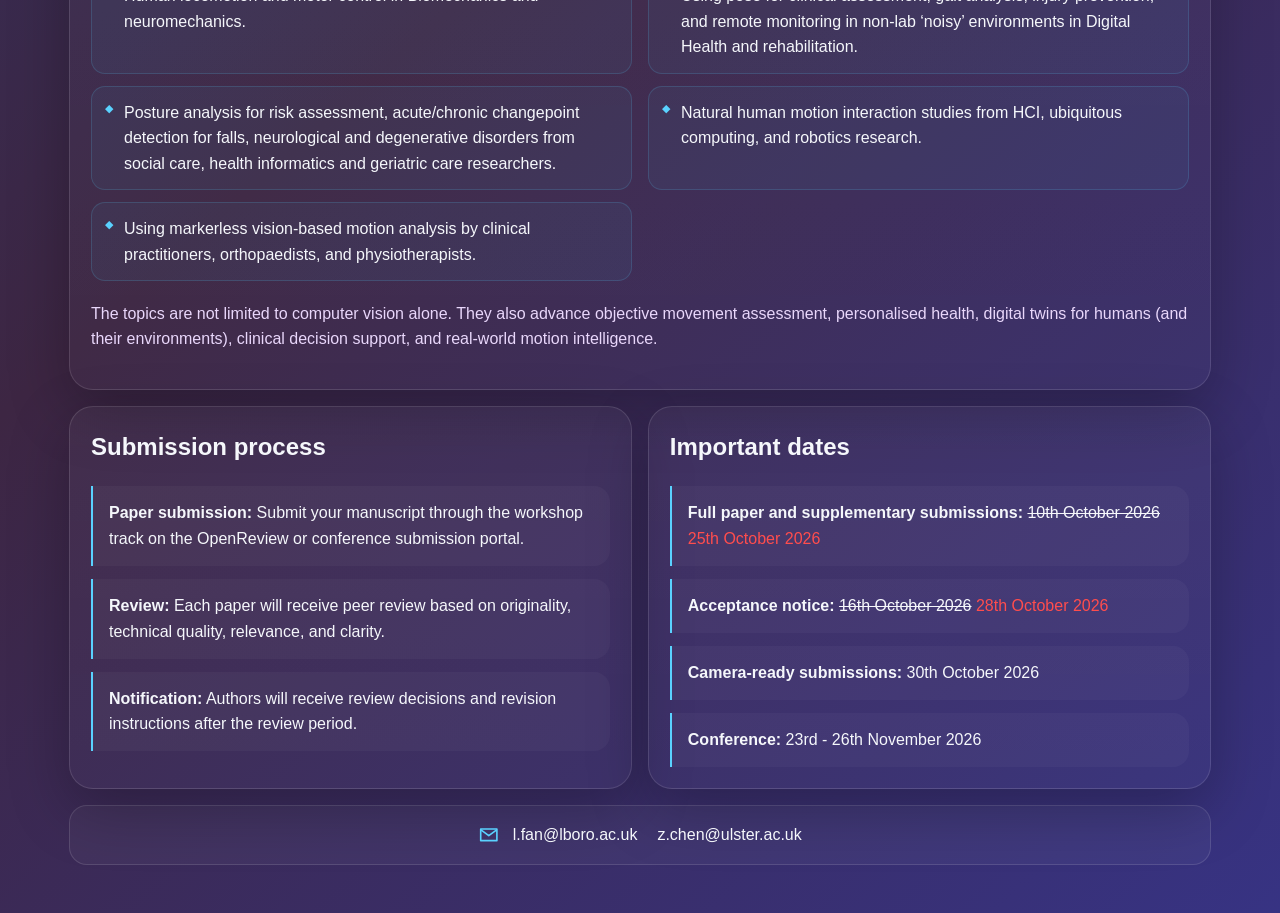
==== commit dc7e47af: "Updated timeline dates, program details, and venue information." ====
--- a/call-for-papers.html
+++ b/call-for-papers.html
@@ -74,8 +74,8 @@
         <article class="panel">
           <h2>Important dates</h2>
           <div class="timeline">
-            <div class="timeline-item"><strong>Full paper and supplementary submissions:</strong> 10th October 2026</div>
-            <div class="timeline-item"><strong>Acceptance notice:</strong> 16th October 2026</div>
+            <div class="timeline-item"><strong>Full paper and supplementary submissions:</strong> <s>10th October 2026</s> <span style="color: #ff4d4d;">25th October 2026</span></div>
+            <div class="timeline-item"><strong>Acceptance notice:</strong> <s>16th October 2026</s> <span style="color: #ff4d4d;">28th October 2026</span></div>
             <div class="timeline-item"><strong>Camera-ready submissions:</strong> 30th October 2026</div>
             <div class="timeline-item"><strong>Conference:</strong> 23rd - 26th November 2026</div>
           </div>
--- a/styles.css
+++ b/styles.css
@@ -235,10 +235,43 @@
 .card h3 { margin-top: 0; }
 .timeline { display: grid; gap: 0.8rem; }
 .timeline-item { padding: 0.9rem 1rem; border-left: 2px solid var(--accent); background: rgba(255,255,255,0.03); border-radius: 0 16px 16px 0; }
-.table-card { padding: 1rem; overflow-x: auto; }
+.table-card { padding: 1.3rem; margin-top: 1rem; overflow-x: auto; }
 table { width: 100%; border-collapse: collapse; }
 th, td { padding: 0.8rem; text-align: left; border-bottom: 1px solid var(--border); }
 th { color: var(--accent); }
+.schedule h2 { margin-top: 0; text-align: center; }
+.schedule-table {
+  table-layout: fixed;
+  border-collapse: separate;
+  border-spacing: 0;
+  border: 1px solid rgba(90, 210, 255, 0.16);
+  border-radius: 16px;
+  overflow: hidden;
+}
+.schedule-table th,
+.schedule-table td {
+  width: 50%;
+  padding: 0.85rem 1.25rem;
+  text-align: center;
+  overflow-wrap: anywhere;
+}
+.schedule-table th + th,
+.schedule-table td + td { border-left: 1px solid var(--border); }
+.schedule-table thead th {
+  background: rgba(90, 210, 255, 0.1);
+  font-size: 0.85rem;
+  letter-spacing: 0.08em;
+  text-transform: uppercase;
+}
+.schedule-table tbody tr { transition: background-color 180ms ease; }
+.schedule-table tbody tr:nth-child(even) { background: rgba(255, 255, 255, 0.03); }
+.schedule-table tbody tr:hover { background: rgba(90, 210, 255, 0.08); }
+.schedule-table tbody tr:last-child td { border-bottom: 0; }
+.schedule-table td:first-child {
+  color: var(--accent);
+  font-weight: 600;
+  font-variant-numeric: tabular-nums;
+}
 .speaker-card, .organizer-card, .sponsor-card { padding: 1rem; }
 .organizer-grid {
   display: grid;
@@ -381,7 +414,9 @@
   main { padding-inline: 0.75rem; }
   .hero { padding: 2rem 1rem 1.4rem; border-radius: 20px; }
   .hero h1, .page-title { font-size: clamp(1.7rem, 9vw, 2.25rem); }
-  .panel, .card, .hero-card { padding: 1rem; border-radius: 18px; }
+  .panel, .card, .hero-card, .table-card { padding: 1rem; border-radius: 18px; }
+  .schedule-table { font-size: 0.95rem; }
+  .schedule-table th, .schedule-table td { padding: 0.7rem 0.6rem; }
   .contact-emails { align-items: flex-start; }
   .contact-emails__links { flex-direction: column; }
   .section-copy, .list { overflow-wrap: anywhere; }
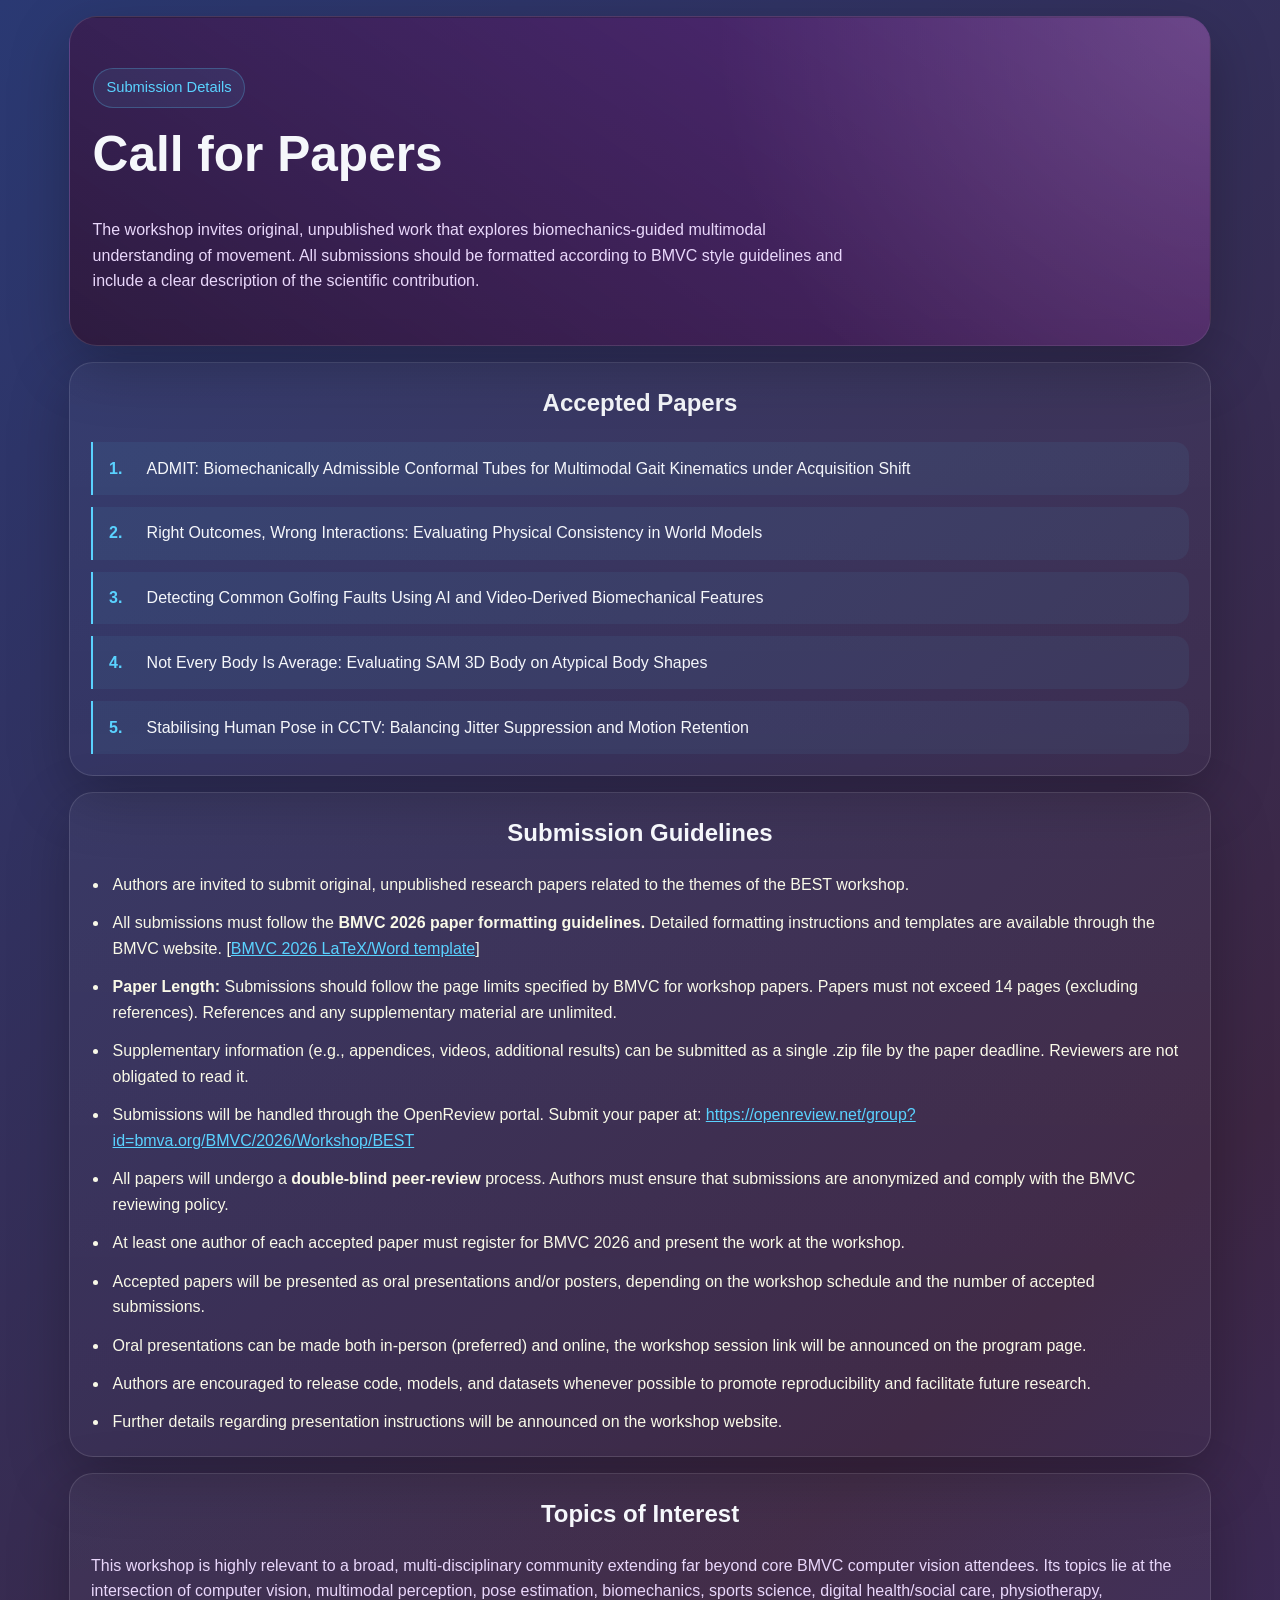
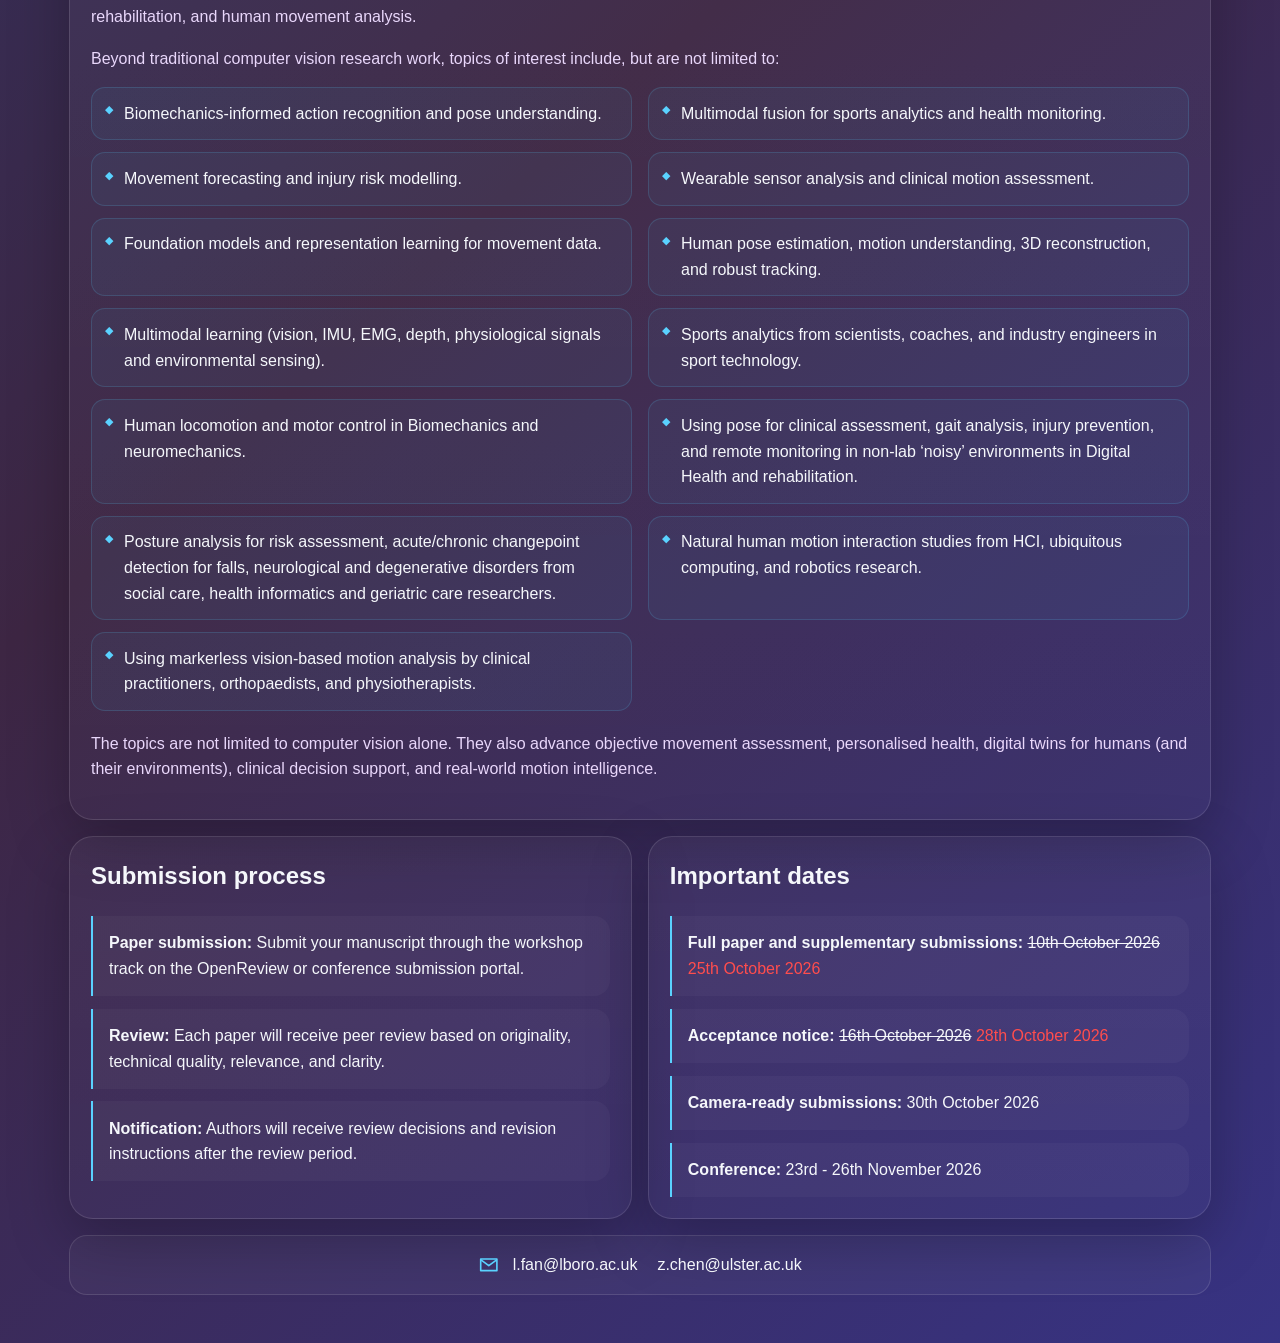
==== commit 1a51f24b: "Updated accepted paper information, invited speaker page, and the new workshop schedule." ====
--- a/call-for-papers.html
+++ b/call-for-papers.html
@@ -17,6 +17,19 @@
         <span class="badge">Submission Details</span>
         <h1 class="page-title">Call for Papers</h1>
         <p class="section-copy">The workshop invites original, unpublished work that explores biomechanics-guided multimodal understanding of movement. All submissions should be formatted according to BMVC style guidelines and include a clear description of the scientific contribution.</p>
+      </section>
+
+      <section class="section accepted-papers" aria-labelledby="accepted-papers-title">
+        <article class="panel">
+          <h2 id="accepted-papers-title">Accepted Papers</h2>
+          <ol class="accepted-papers-list">
+            <li>ADMIT: Biomechanically Admissible Conformal Tubes for Multimodal Gait Kinematics under Acquisition Shift</li>
+            <li>Right Outcomes, Wrong Interactions: Evaluating Physical Consistency in World Models</li>
+            <li>Detecting Common Golfing Faults Using AI and Video-Derived Biomechanical Features</li>
+            <li>Not Every Body Is Average: Evaluating SAM 3D Body on Atypical Body Shapes</li>
+            <li>Stabilising Human Pose in CCTV: Balancing Jitter Suppression and Motion Retention</li>
+          </ol>
+        </article>
       </section>
 
       <section class="section submission-guidelines">
--- a/styles.css
+++ b/styles.css
@@ -119,6 +119,21 @@
   color: var(--accent);
   background: rgba(90, 210, 255, 0.08);
   font-size: 0.92rem;
+}
+.online-meeting-link {
+  display: inline-block;
+  padding: 0.2rem 0.7rem;
+  border: 1px solid var(--accent);
+  border-radius: 999px;
+  background: rgba(90, 210, 255, 0.12);
+  color: var(--accent);
+  font-weight: 700;
+  text-decoration: none;
+}
+.online-meeting-link:hover,
+.online-meeting-link:focus-visible {
+  background: var(--accent);
+  color: var(--bg);
 }
 .hero-card,
 .panel,
@@ -184,6 +199,32 @@
   max-width: none;
   margin-inline: auto;
   text-align: justify;
+}
+.accepted-papers h2 { text-align: center; }
+.accepted-papers-list {
+  display: grid;
+  gap: 0.75rem;
+  margin: 0;
+  padding: 0;
+  list-style: none;
+  counter-reset: accepted-paper;
+}
+.accepted-papers-list li {
+  counter-increment: accepted-paper;
+  display: flex;
+  align-items: baseline;
+  gap: 0.85rem;
+  padding: 0.85rem 1rem;
+  border-left: 2px solid var(--accent);
+  border-radius: 0 14px 14px 0;
+  background: rgba(90, 210, 255, 0.06);
+  overflow-wrap: anywhere;
+}
+.accepted-papers-list li::before {
+  content: counter(accepted-paper) ".";
+  flex: 0 0 1.5rem;
+  color: var(--accent);
+  font-weight: 700;
 }
 .submission-guidelines h2 { text-align: center; }
 .guidelines-list {
@@ -250,11 +291,14 @@
 }
 .schedule-table th,
 .schedule-table td {
-  width: 50%;
   padding: 0.85rem 1.25rem;
   text-align: center;
   overflow-wrap: anywhere;
 }
+.schedule-table th:first-child,
+.schedule-table td:first-child { width: 24%; }
+.schedule-table th:last-child,
+.schedule-table td:last-child { width: 76%; }
 .schedule-table th + th,
 .schedule-table td + td { border-left: 1px solid var(--border); }
 .schedule-table thead th {
@@ -273,6 +317,29 @@
   font-variant-numeric: tabular-nums;
 }
 .speaker-card, .organizer-card, .sponsor-card { padding: 1rem; }
+.speaker-profile {
+  display: grid;
+  grid-template-columns: 180px minmax(0, 1fr);
+  align-items: start;
+  gap: 1.5rem;
+  padding: 1.5rem;
+}
+.speaker-profile__photo {
+  width: 180px;
+  height: 180px;
+  object-fit: cover;
+  object-position: center 30%;
+  border-radius: 20px;
+  border: 1px solid var(--border);
+}
+.speaker-profile__details h2 { margin: 0; }
+.speaker-profile__details h3 { margin: 1.2rem 0 0.35rem; }
+.speaker-profile__details p { margin: 0; overflow-wrap: anywhere; }
+.speaker-profile__role { color: #e9d7fb; }
+.speaker-profile__talk { font-weight: 600; }
+.speaker-profile__details a { color: var(--accent); text-decoration: underline; }
+.speaker-profile__details a:hover,
+.speaker-profile__details a:focus-visible { color: var(--text); }
 .organizer-grid {
   display: grid;
   gap: 1rem;
@@ -422,4 +489,5 @@
   .section-copy, .list { overflow-wrap: anywhere; }
   .sponsor-grid { grid-template-columns: 1fr; }
   .sponsor-visual { height: 150px; }
-}
+  .speaker-profile { grid-template-columns: 1fr; }
+}
